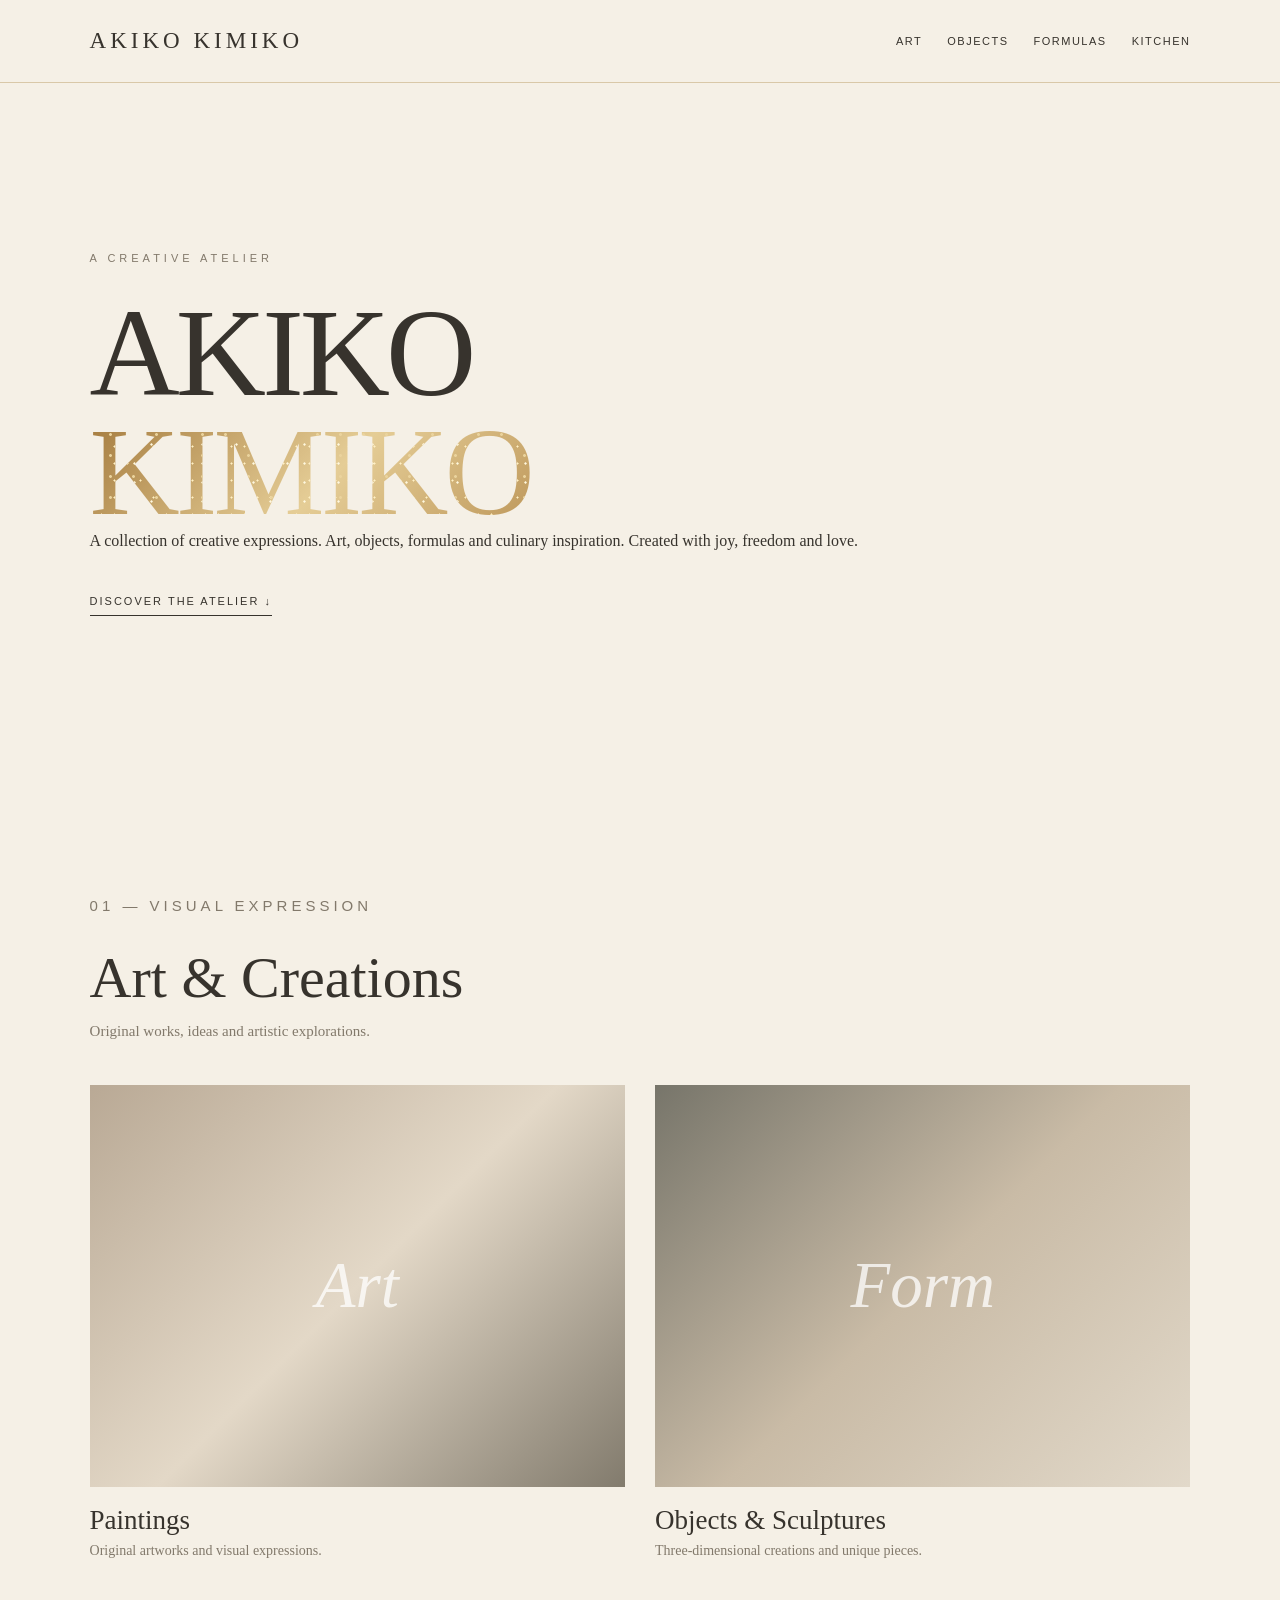
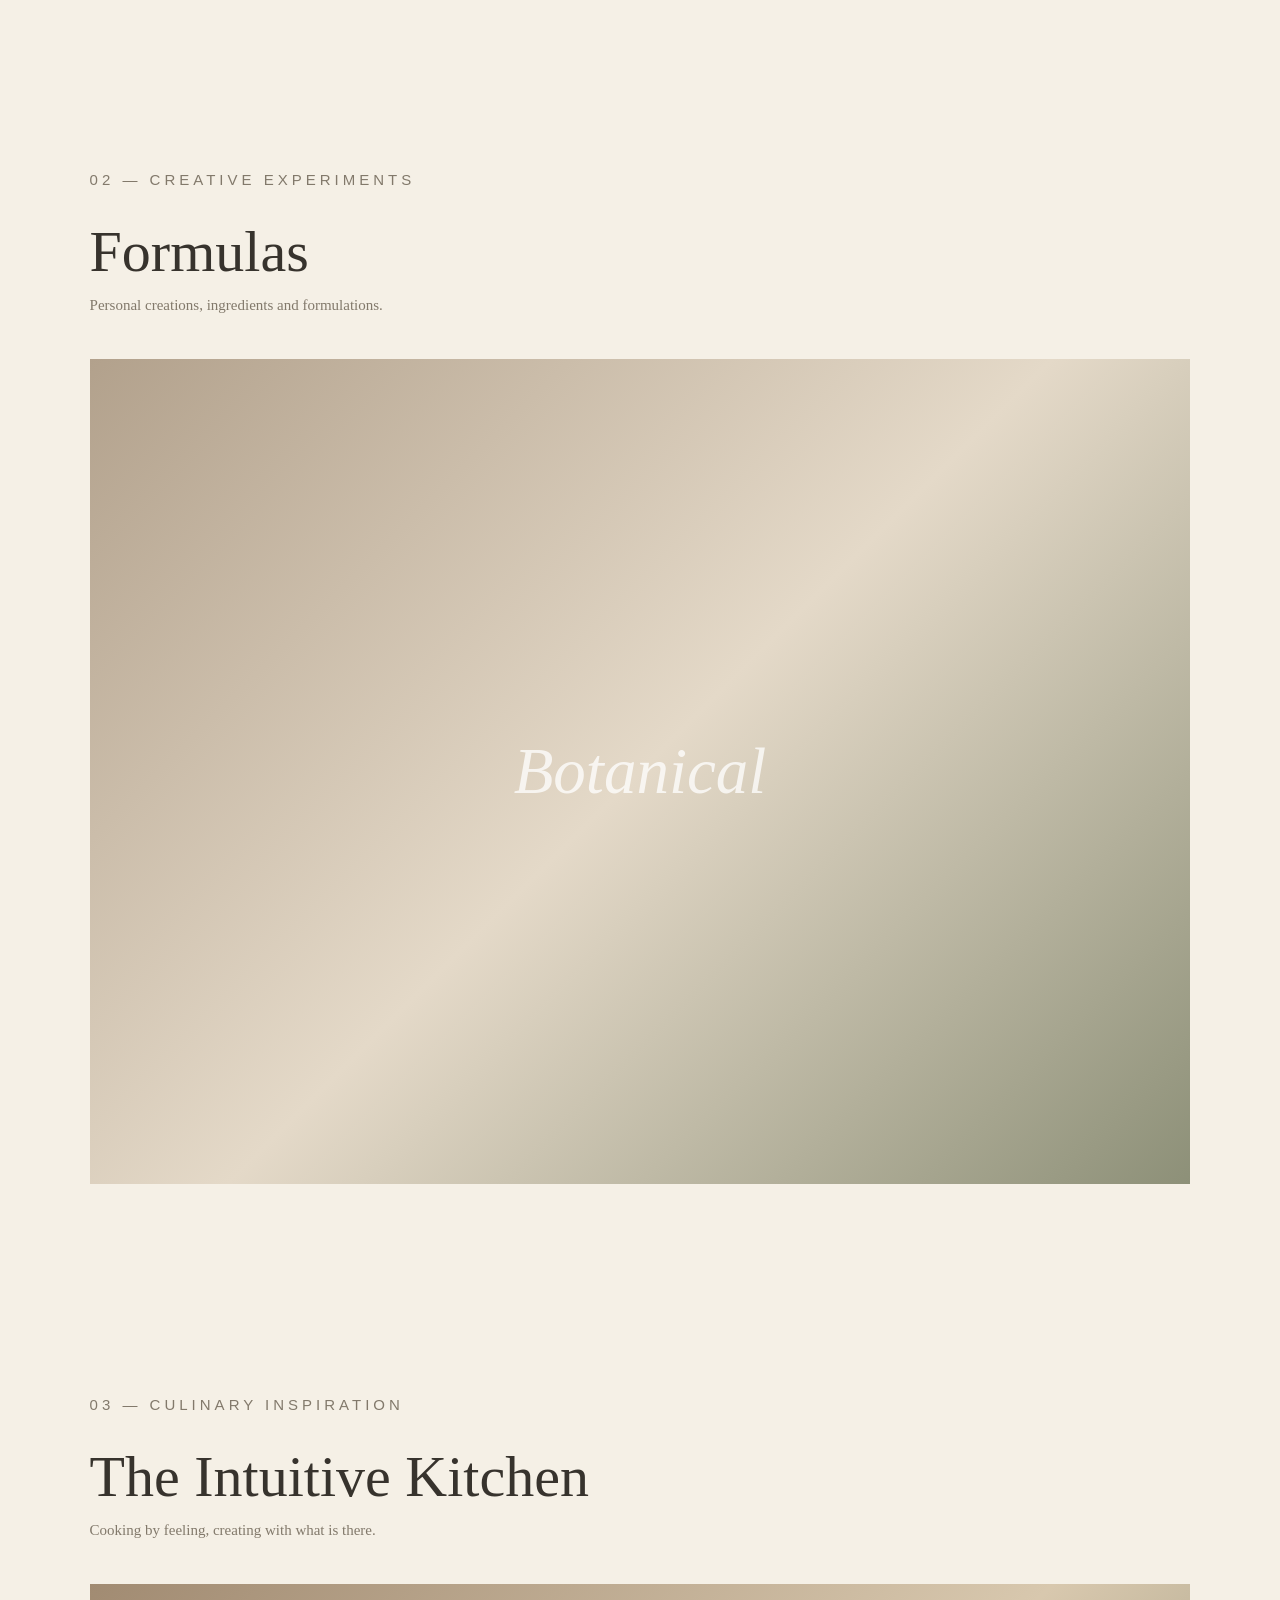
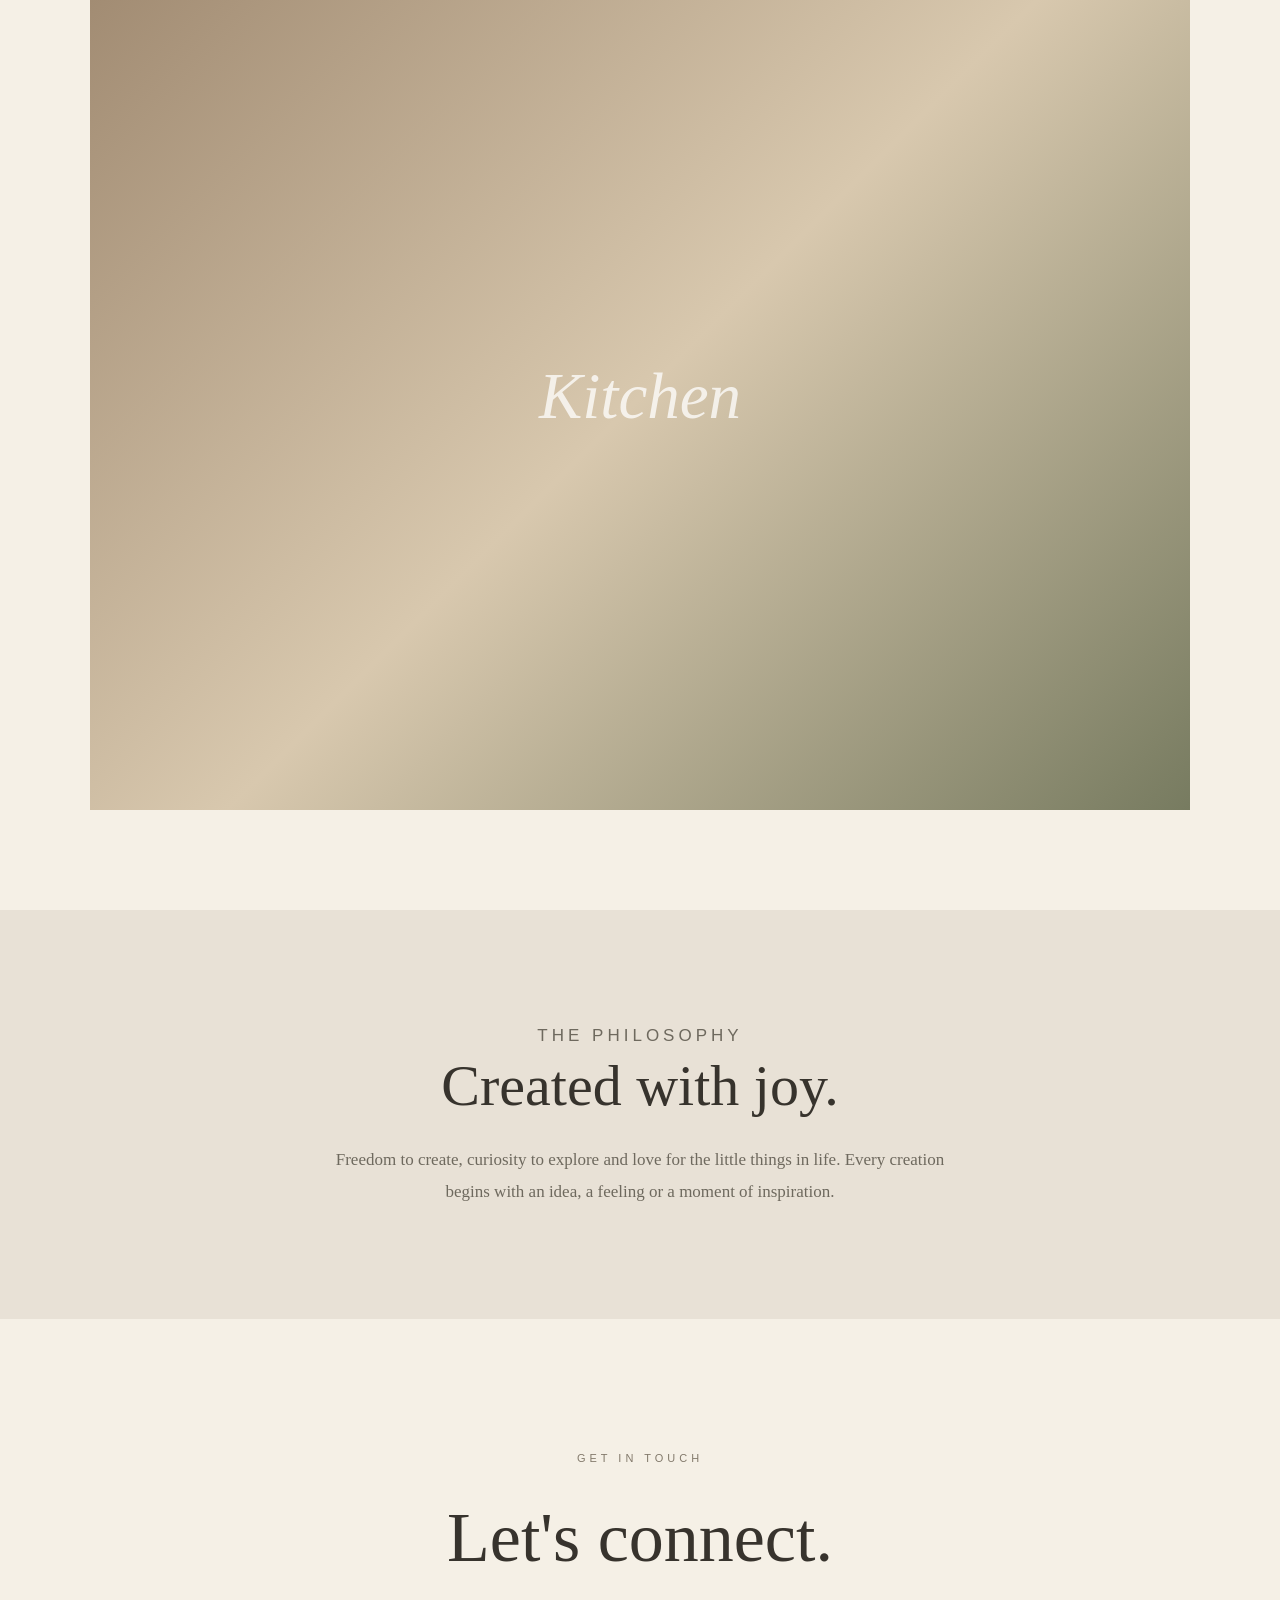
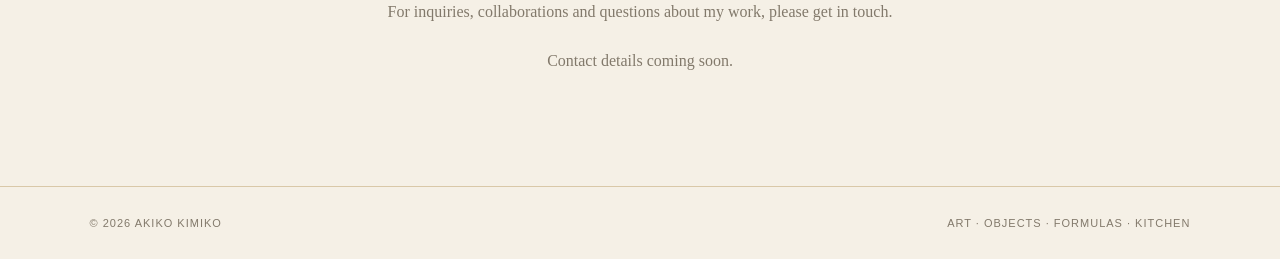
==== index.html @ 8c5d329c "Update index.html" ====
<!DOCTYPE html>
<html lang="de">
<head>
  <meta charset="UTF-8">
  <meta name="viewport" content="width=device-width, initial-scale=1.0">
  <meta name="description" content="Akiko Kimiko – Art, Objects, Formulas and Kitchen. A creative atelier.">
  <title>Akiko Kimiko — Creative Atelier</title>

  <style>
    :root {
  --cream: #F5F0E6;
  --dark: #37332D;
  --muted: #82796B;
  --accent: #C5A46D;
  --line: #D9C8A8;
    }

    * {
      box-sizing: border-box;
      margin: 0;
      padding: 0;
    }

    html {
      scroll-behavior: smooth;
    }

    body {
      background: var(--cream);
      color: var(--dark);
      font-family: Georgia, "Times New Roman", serif;
    }

    a {
      color: inherit;
      text-decoration: none;
    }

    header {
      padding: 28px 7%;
      display: flex;
      justify-content: space-between;
      align-items: center;
      border-bottom: 1px solid var(--line);
    }

    .logo {
      font-size: 23px;
      letter-spacing: 4px;
      font-weight: normal;
    }

    nav {
      display: flex;
      gap: 25px;
      font-family: Arial, sans-serif;
      font-size: 11px;
      letter-spacing: 1.5px;
      text-transform: uppercase;
    }

    nav a:hover {
      color: var(--accent);
    }

    .hero {
      min-height: 78vh;
      padding: 100px 7%;
      display: flex;
      flex-direction: column;
      justify-content: center;
      position: relative;
      overflow: hidden;
    }

    .eyebrow {
      font-family: Arial, sans-serif;
      font-size: 11px;
      letter-spacing: 4px;
      color: var(--muted);
      text-transform: uppercase;
      margin-bottom: 30px;
    }

    .hero h1 {
      font-size: clamp(55px, 10vw, 125px);
      font-weight: normal;
      line-height: 0.95;
      letter-spacing: -4px;
    }

.hero h1 span {
  display: block;
  font-style: normal;
  font-weight: normal;

  background-color: #B58C4E;
  background-image:
    radial-gradient(circle, #FFF8DF 0.8px, transparent 1.5px),
    radial-gradient(circle, #EAD39D 1px, transparent 1.8px),
    radial-gradient(circle, #FFF0C4 0.7px, transparent 1.4px),
    linear-gradient(
      135deg,
      #A47A3D,
      #E5CD96,
      #B58C4E,
      #F1E2B9,
      #A47A3D
    );

  background-size:
    17px 19px,
    23px 21px,
    13px 17px,
    100% 100%;

  background-position:
    2px 3px,
    9px 11px,
    5px 8px,
    center;

  -webkit-background-clip: text;
  background-clip: text;
  color: transparent;

  -webkit-text-fill-color: transparent;
}
    }

    .hero-description {
      max-width: 390px;
      margin-top: 35px;
      font-size: 17px;
      line-height: 1.8;
      color: var(--muted);
    }

    .discover {
      margin-top: 45px;
      font-family: Arial, sans-serif;
      font-size: 11px;
      letter-spacing: 2px;
      text-transform: uppercase;
      width: fit-content;
      border-bottom: 1px solid var(--dark);
      padding-bottom: 8px;
    }

    .section {
      padding: 100px 7%;
    }

    .section-heading {
      margin-bottom: 45px;
    }

    .section-heading h2 {
      font-size: clamp(36px, 5vw, 58px);
      font-weight: normal;
    }

    .section-heading p {
      margin-top: 12px;
      color: var(--muted);
      font-size: 15px;
    }

    .grid {
      display: grid;
      grid-template-columns: repeat(2, 1fr);
      gap: 45px 30px;
    }

    .category-image {
      aspect-ratio: 4 / 3;
      background: #ddd5c8;
      display: flex;
      align-items: center;
      justify-content: center;
      overflow: hidden;
      position: relative;
    }

    .category-image span {
      font-size: 65px;
      font-style: italic;
      color: rgba(255,255,255,0.75);
    }

    .art-image {
      background: linear-gradient(135deg, #b9a995, #e3d8c7, #827b6d);
    }

    .objects-image {
      background: linear-gradient(135deg, #77756a, #c9bba6, #e2d9ca);
    }

    .formulas-image {
      background: linear-gradient(135deg, #b2a18c, #e4d9c8, #8d9078);
    }

    .kitchen-image {
      background: linear-gradient(135deg, #a18b72, #d8c8ae, #777b60);
    }

    .category-info {
      padding-top: 18px;
    }

    .category-info h3 {
      font-size: 27px;
      font-weight: normal;
    }

    .category-info p {
      margin-top: 7px;
      color: var(--muted);
      font-size: 14px;
    }

    .about {
      background: #e8e1d6;
      text-align: center;
      padding: 110px 12%;
    }

    .about h2 {
      font-size: clamp(35px, 5vw, 58px);
      font-weight: normal;
      margin-bottom: 25px;
    }

    .about p {
      max-width: 650px;
      margin: auto;
      font-size: 17px;
      line-height: 1.9;
      color: #6e695e;
    }

    .contact {
      text-align: center;
      padding: 110px 7%;
    }

    .contact h2 {
      font-size: clamp(40px, 6vw, 70px);
      font-weight: normal;
    }

    .contact p {
      margin-top: 20px;
      color: var(--muted);
      line-height: 1.8;
    }

    footer {
      border-top: 1px solid var(--line);
      padding: 30px 7%;
      display: flex;
      justify-content: space-between;
      flex-wrap: wrap;
      gap: 15px;
      font-family: Arial, sans-serif;
      font-size: 11px;
      letter-spacing: 1px;
      color: var(--muted);
    }

    @media (max-width: 650px) {
      header {
        flex-direction: column;
        gap: 22px;
      }

      nav {
        flex-wrap: wrap;
        justify-content: center;
        gap: 15px;
      }

      .hero {
        min-height: 65vh;
        padding-top: 75px;
      }

      .hero h1 {
        letter-spacing: -2px;
      }

      .grid {
        grid-template-columns: 1fr;
      }

      .section {
        padding-top: 70px;
        padding-bottom: 70px;
      }
    }
  </style>
</head>

<body>

  <header>
    <a href="#" class="logo">AKIKO KIMIKO</a>

    <nav>
      <a href="#art">Art</a>
      <a href="#objects">Objects</a>
      <a href="#formulas">Formulas</a>
      <a href="#kitchen">Kitchen</a>
    </nav>
  </header>

  <main>

    <section class="hero">
      <p class="eyebrow">A creative atelier</p>

      <h1>
        AKIKO
        <span>KIMIKO</span>
      </h1>

      <p class="hero-description">
        A collection of creative expressions.
        Art, objects, formulas and culinary inspiration.
        Created with joy, freedom and love.
      </p>

      <a href="#art" class="discover">
        Discover the atelier ↓
      </a>
    </section>

    <section class="section" id="art">
      <div class="section-heading">
        <p class="eyebrow">01 — Visual expression</p>
        <h2>Art & Creations</h2>
        <p>Original works, ideas and artistic explorations.</p>
      </div>

      <div class="grid">
        <article>
          <div class="category-image art-image">
            <span>Art</span>
          </div>
          <div class="category-info">
            <h3>Paintings</h3>
            <p>Original artworks and visual expressions.</p>
          </div>
        </article>

        <article id="objects">
          <div class="category-image objects-image">
            <span>Form</span>
          </div>
          <div class="category-info">
            <h3>Objects & Sculptures</h3>
            <p>Three-dimensional creations and unique pieces.</p>
          </div>
        </article>
      </div>
    </section>

    <section class="section" id="formulas">
      <div class="section-heading">
        <p class="eyebrow">02 — Creative experiments</p>
        <h2>Formulas</h2>
        <p>Personal creations, ingredients and formulations.</p>
      </div>

      <div class="category-image formulas-image">
        <span>Botanical</span>
      </div>
    </section>

    <section class="section" id="kitchen">
      <div class="section-heading">
        <p class="eyebrow">03 — Culinary inspiration</p>
        <h2>The Intuitive Kitchen</h2>
        <p>Cooking by feeling, creating with what is there.</p>
      </div>

      <div class="category-image kitchen-image">
        <span>Kitchen</span>
      </div>
    </section>

    <section class="about">
      <p class="eyebrow">The philosophy</p>
      <h2>Created with joy.</h2>
      <p>
        Freedom to create, curiosity to explore
        and love for the little things in life.
        Every creation begins with an idea,
        a feeling or a moment of inspiration.
      </p>
    </section>

    <section class="contact" id="contact">
      <p class="eyebrow">Get in touch</p>
      <h2>Let's connect.</h2>
      <p>
        For inquiries, collaborations and questions
        about my work, please get in touch.
      </p>
      <p>Contact details coming soon.</p>
    </section>

  </main>

  <footer>
    <span>© 2026 AKIKO KIMIKO</span>
    <span>ART · OBJECTS · FORMULAS · KITCHEN</span>
  </footer>

</body>
</html>
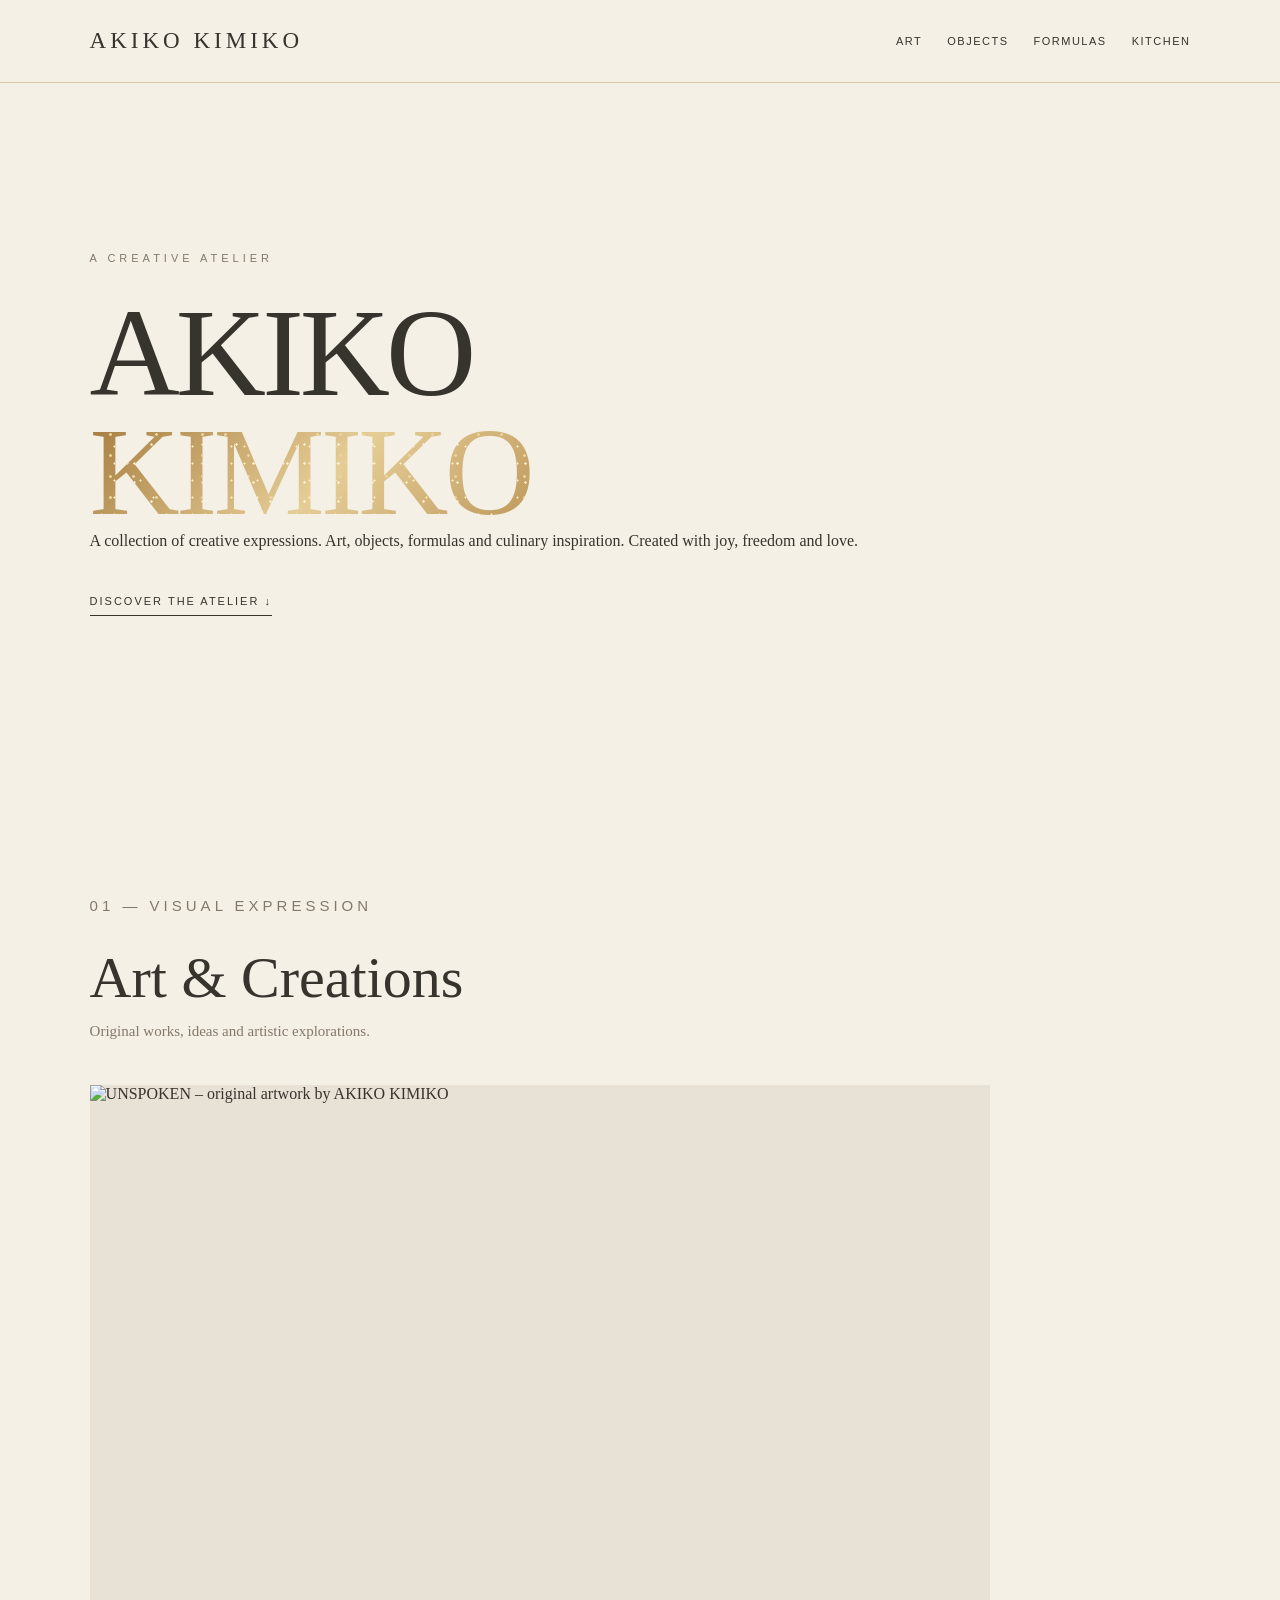
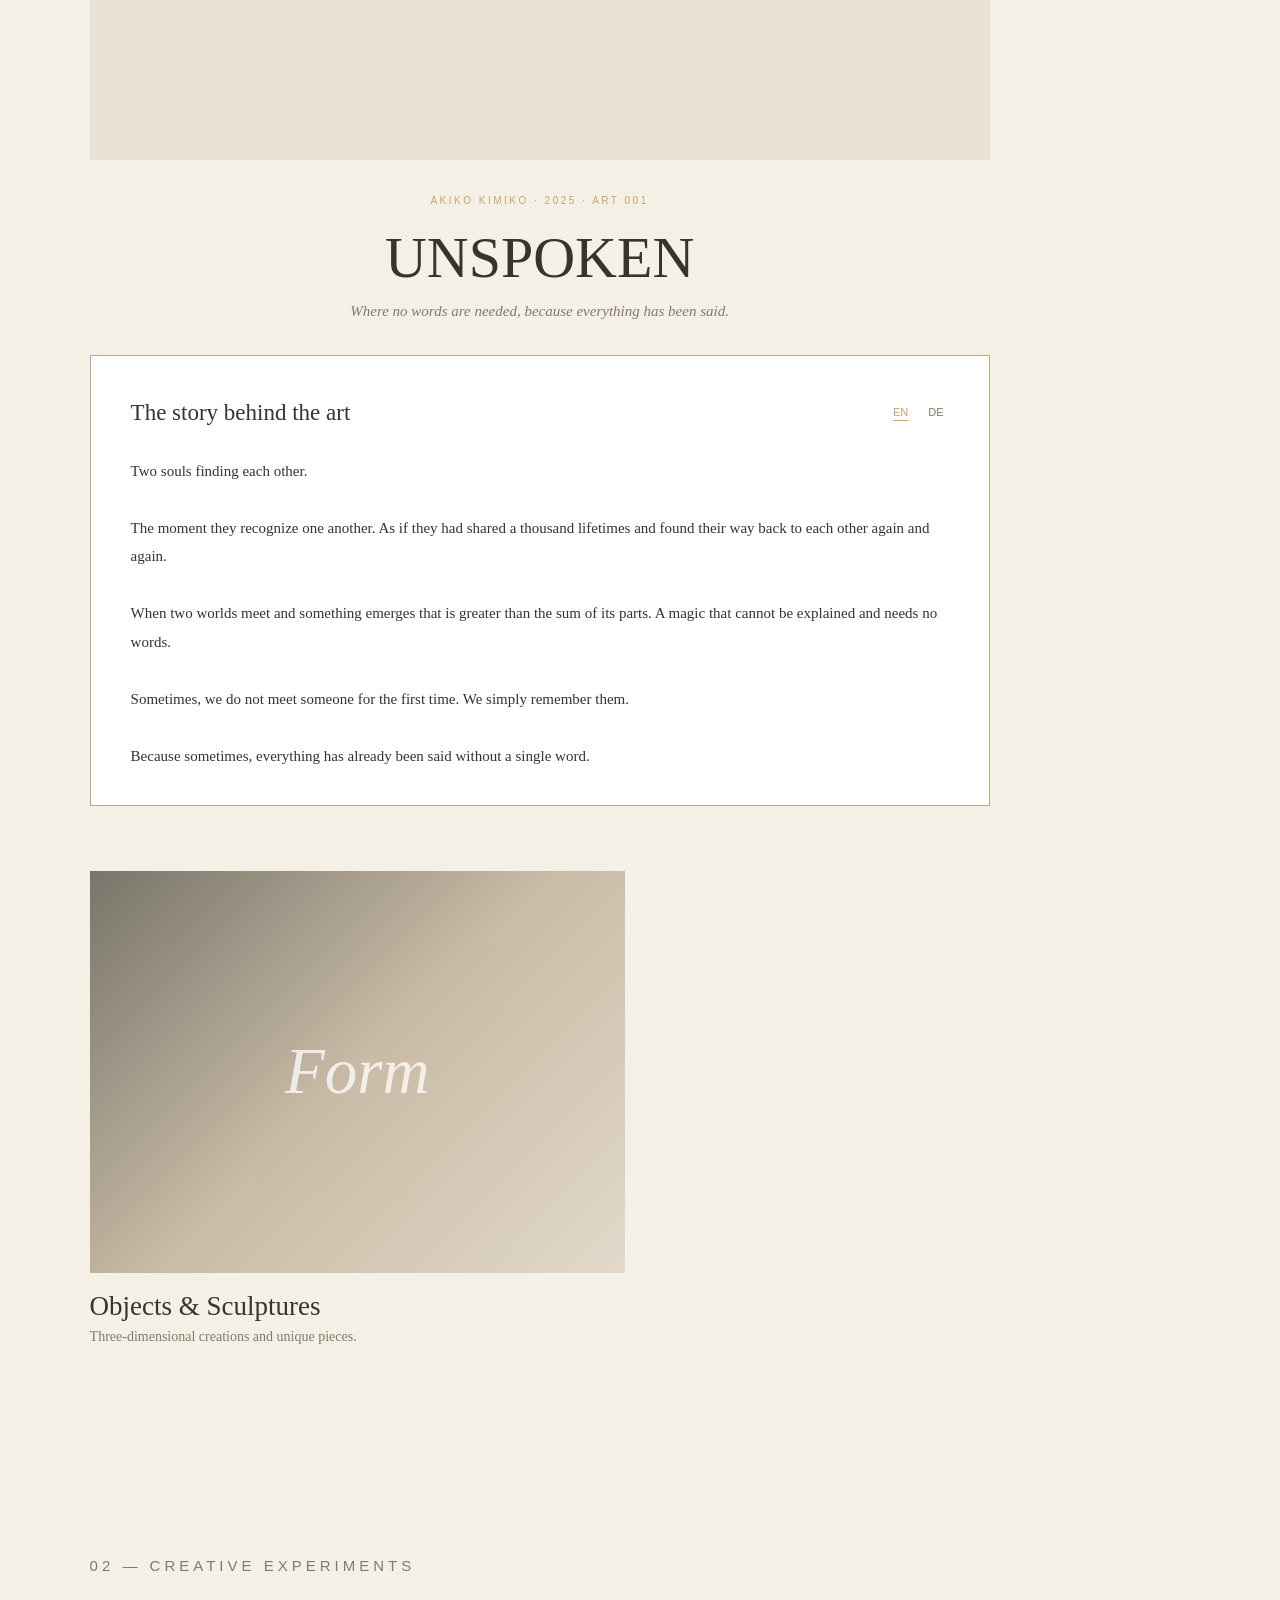
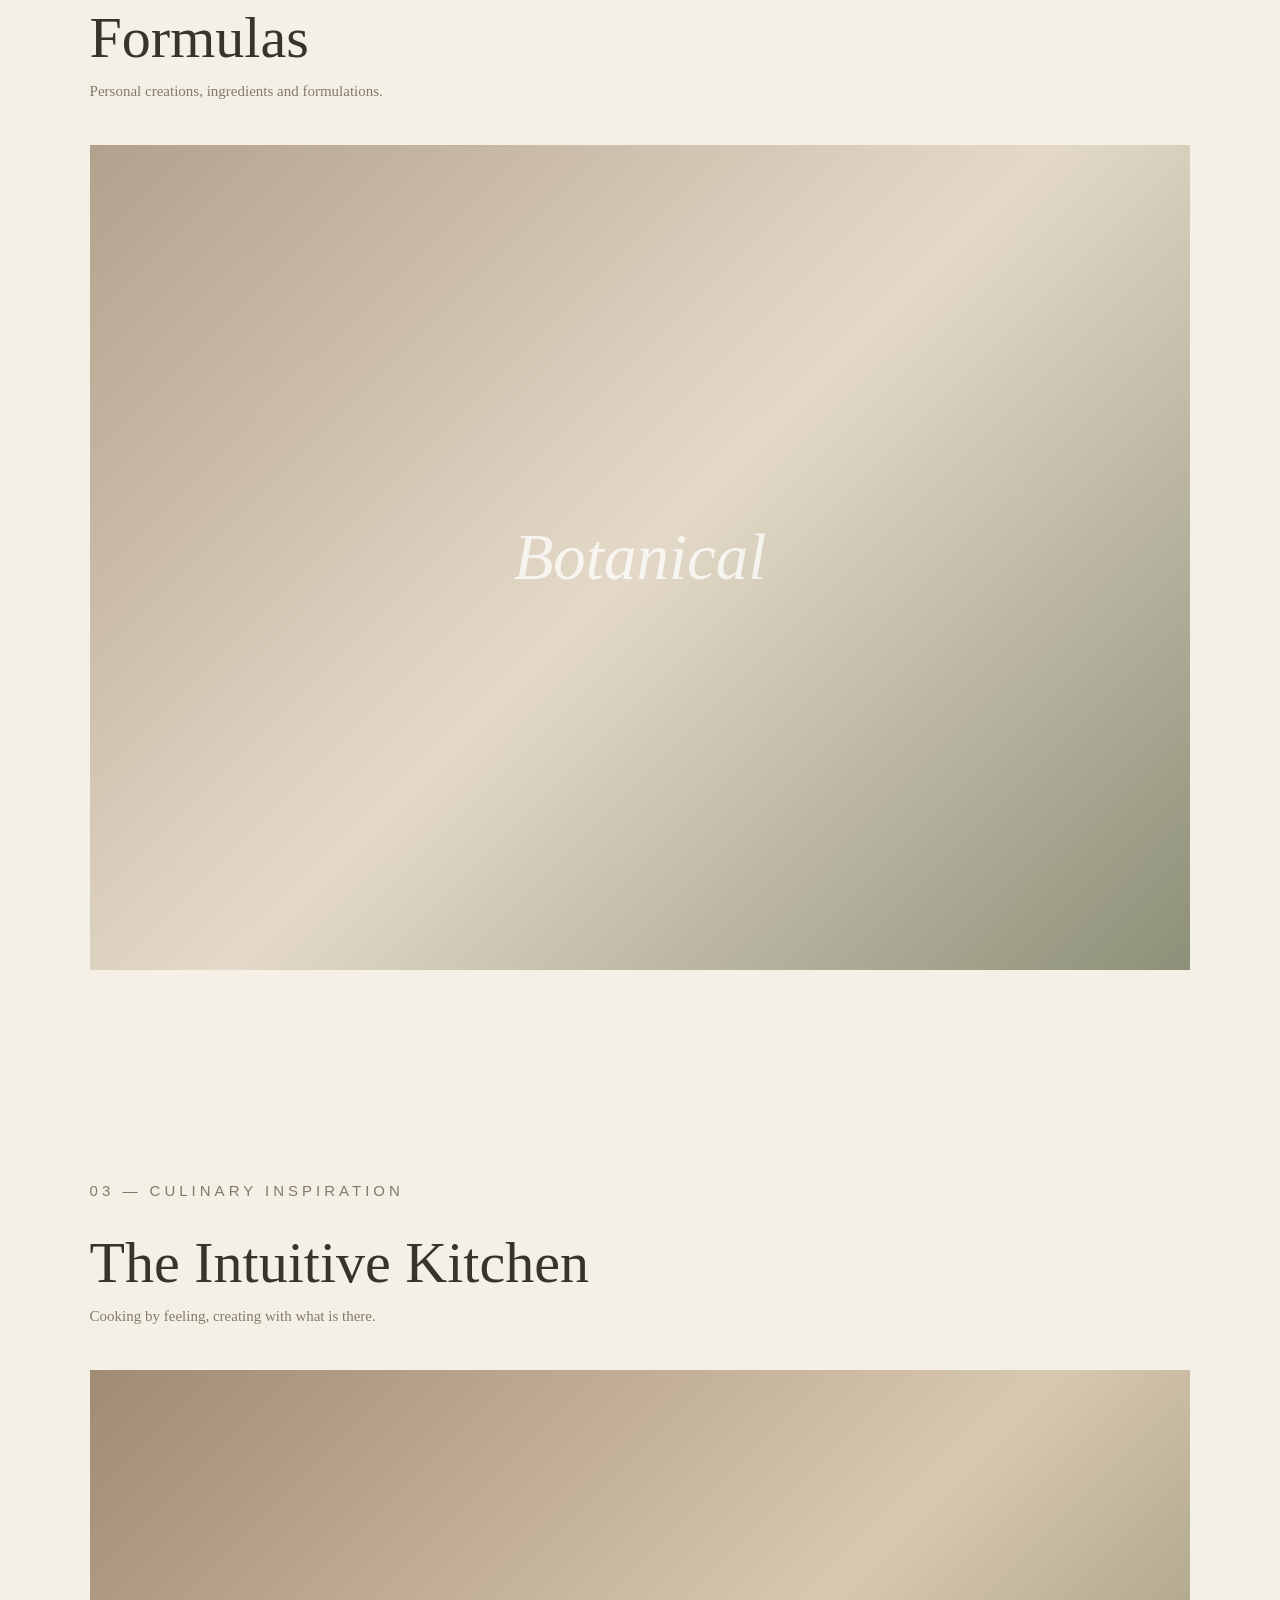
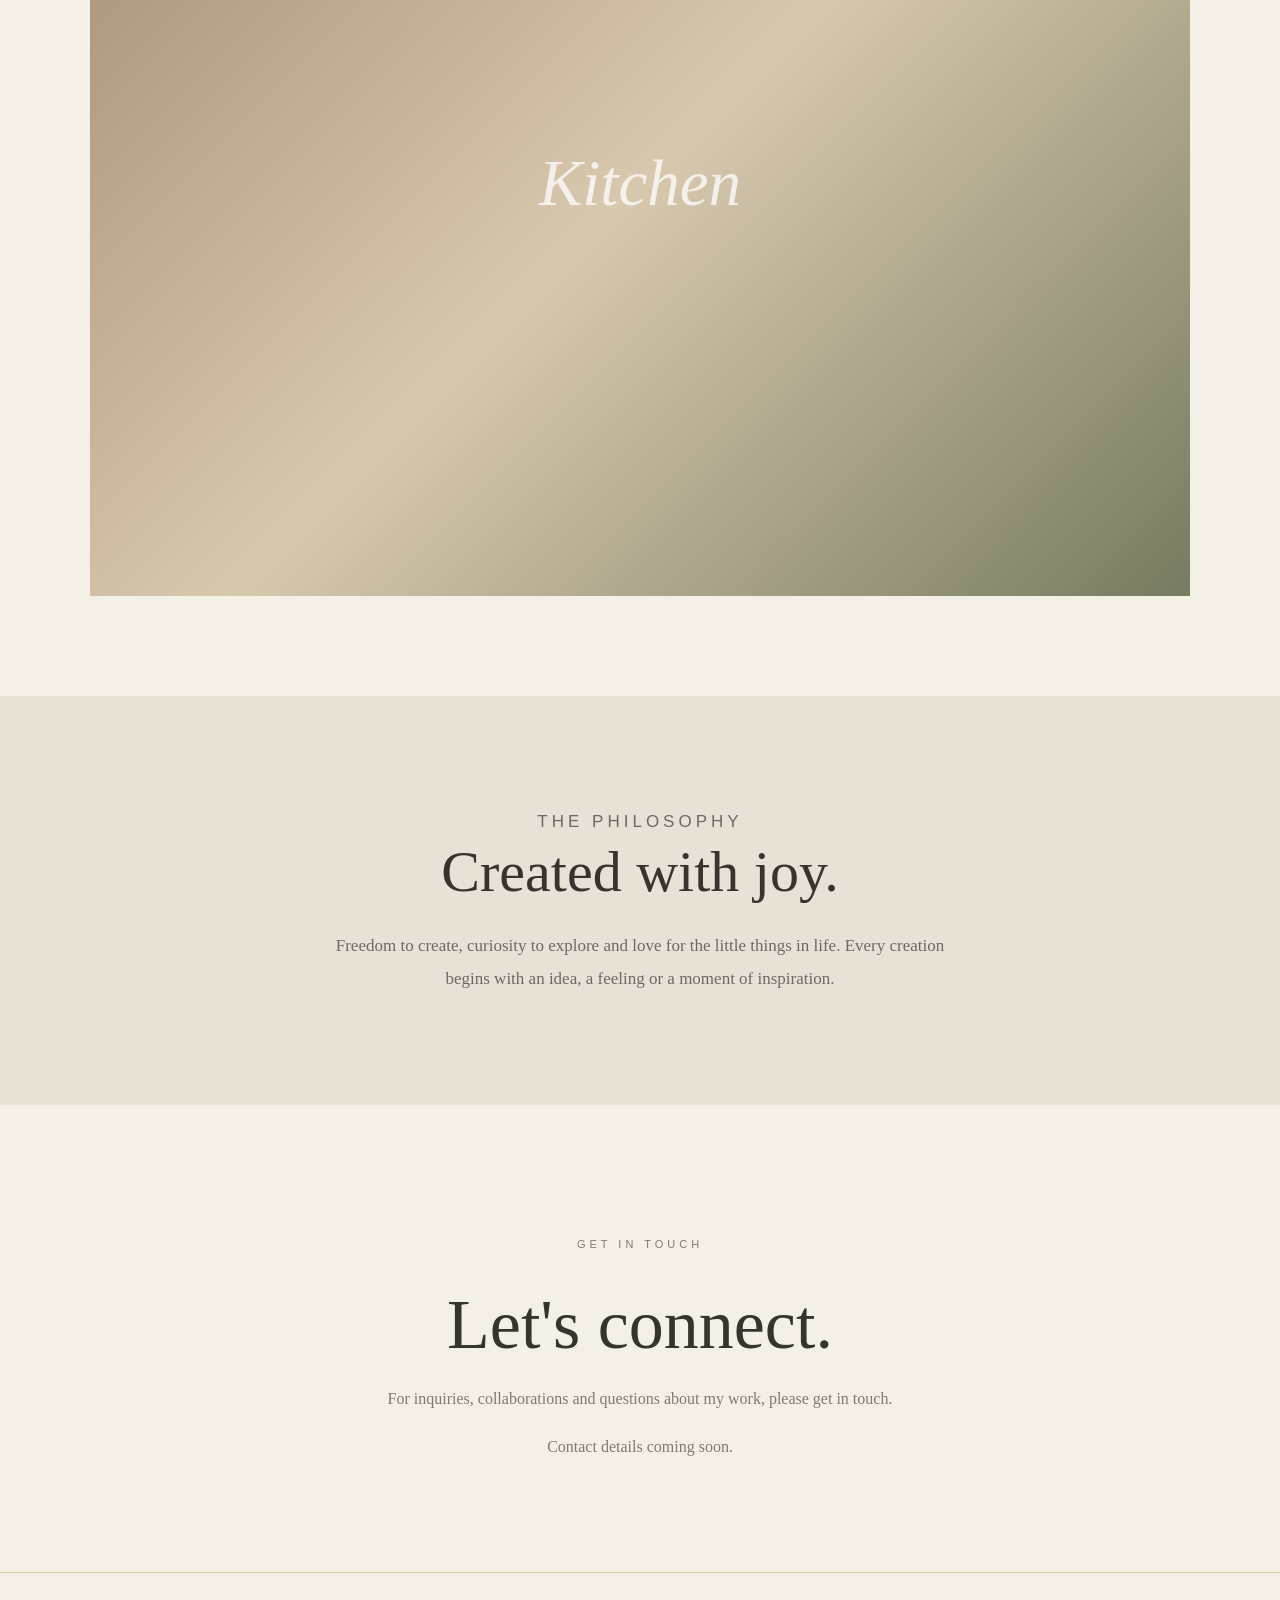
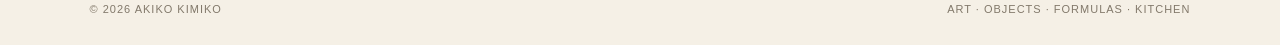
==== commit 383c8012: "Update index.html" ====
--- a/index.html
+++ b/index.html
@@ -267,7 +267,115 @@
       letter-spacing: 1px;
       color: var(--muted);
     }
-
+/* FEATURED ARTWORK */
+
+.featured-work {
+  max-width: 900px;
+  margin-bottom: 65px;
+}
+
+.featured-work-image {
+  width: 100%;
+  aspect-ratio: 4 / 3;
+  background: #e8e1d6;
+  display: flex;
+  align-items: center;
+  justify-content: center;
+  overflow: hidden;
+}
+
+.featured-work-image img {
+  width: 100%;
+  height: 100%;
+  object-fit: contain;
+  display: block;
+}
+
+.work-meta {
+  text-align: center;
+  color: var(--accent);
+  font-family: Arial, sans-serif;
+  font-size: 10px;
+  letter-spacing: 2.5px;
+  text-transform: uppercase;
+  margin-top: 35px;
+}
+
+.work-title {
+  text-align: center;
+  font-size: clamp(38px, 6vw, 58px);
+  font-weight: normal;
+  margin-top: 18px;
+}
+
+.work-subtitle {
+  text-align: center;
+  color: var(--muted);
+  font-size: 15px;
+  font-style: italic;
+  margin: 12px 0 35px;
+}
+
+.story-box {
+  background: #fff;
+  border: 1px solid var(--accent);
+  padding: 35px 40px;
+  margin-top: 35px;
+  line-height: 1.9;
+}
+
+.story-header {
+  display: flex;
+  justify-content: space-between;
+  align-items: center;
+  gap: 15px;
+  margin-bottom: 22px;
+}
+
+.story-header h3 {
+  font-size: 23px;
+  font-weight: normal;
+}
+
+.language-switch {
+  display: flex;
+  gap: 10px;
+  font-family: Arial, sans-serif;
+  font-size: 11px;
+  letter-spacing: 1px;
+}
+
+.language-switch button {
+  background: none;
+  border: none;
+  color: var(--muted);
+  cursor: pointer;
+  font: inherit;
+  padding: 5px;
+}
+
+.language-switch button.active,
+.language-switch button:hover {
+  color: var(--accent);
+  text-decoration: underline;
+  text-underline-offset: 4px;
+}
+
+.story-text {
+  color: var(--dark);
+  font-size: 15px;
+  white-space: pre-line;
+}
+
+@media (max-width: 650px) {
+  .story-box {
+    padding: 25px 20px;
+  }
+
+  .story-header {
+    align-items: flex-start;
+  }
+}
     @media (max-width: 650px) {
       header {
         flex-direction: column;
@@ -335,35 +443,84 @@
       </a>
     </section>
 
-    <section class="section" id="art">
-      <div class="section-heading">
-        <p class="eyebrow">01 — Visual expression</p>
-        <h2>Art & Creations</h2>
-        <p>Original works, ideas and artistic explorations.</p>
-      </div>
-
-      <div class="grid">
-        <article>
-          <div class="category-image art-image">
-            <span>Art</span>
-          </div>
-          <div class="category-info">
-            <h3>Paintings</h3>
-            <p>Original artworks and visual expressions.</p>
-          </div>
-        </article>
-
-        <article id="objects">
-          <div class="category-image objects-image">
-            <span>Form</span>
-          </div>
-          <div class="category-info">
-            <h3>Objects & Sculptures</h3>
-            <p>Three-dimensional creations and unique pieces.</p>
-          </div>
-        </article>
-      </div>
-    </section>
+<section class="section" id="art">
+
+  <div class="section-heading">
+    <p class="eyebrow">01 — Visual expression</p>
+    <h2>Art & Creations</h2>
+    <p>Original works, ideas and artistic explorations.</p>
+  </div>
+
+  <article class="featured-work">
+
+    <div class="featured-work-image">
+      <img
+        src="images/unspoken.jpg"
+        alt="UNSPOKEN – original artwork by AKIKO KIMIKO"
+      >
+    </div>
+
+    <p class="work-meta">
+      AKIKO KIMIKO · 2025 · ART 001
+    </p>
+
+    <h3 class="work-title">UNSPOKEN</h3>
+
+    <p class="work-subtitle">
+      Where no words are needed, because everything has been said.
+    </p>
+
+    <div class="story-box">
+
+      <div class="story-header">
+        <h3 id="story-heading">The story behind the art</h3>
+
+        <div class="language-switch">
+          <button
+            type="button"
+            class="active"
+            id="lang-en"
+            onclick="setStoryLanguage('en')"
+          >EN</button>
+
+          <button
+            type="button"
+            id="lang-de"
+            onclick="setStoryLanguage('de')"
+          >DE</button>
+        </div>
+      </div>
+
+      <p class="story-text" id="story-text">Two souls finding each other.
+
+The moment they recognize one another. As if they had shared a thousand lifetimes and found their way back to each other again and again.
+
+When two worlds meet and something emerges that is greater than the sum of its parts. A magic that cannot be explained and needs no words.
+
+Sometimes, we do not meet someone for the first time. We simply remember them.
+
+Because sometimes, everything has already been said without a single word.</p>
+
+    </div>
+
+  </article>
+
+  <div class="grid">
+
+    <article id="objects">
+      <div class="category-image objects-image">
+        <span>Form</span>
+      </div>
+
+      <div class="category-info">
+        <h3>Objects & Sculptures</h3>
+        <p>Three-dimensional creations and unique pieces.</p>
+      </div>
+    </article>
+
+  </div>
+
+</section>
 
     <section class="section" id="formulas">
       <div class="section-heading">
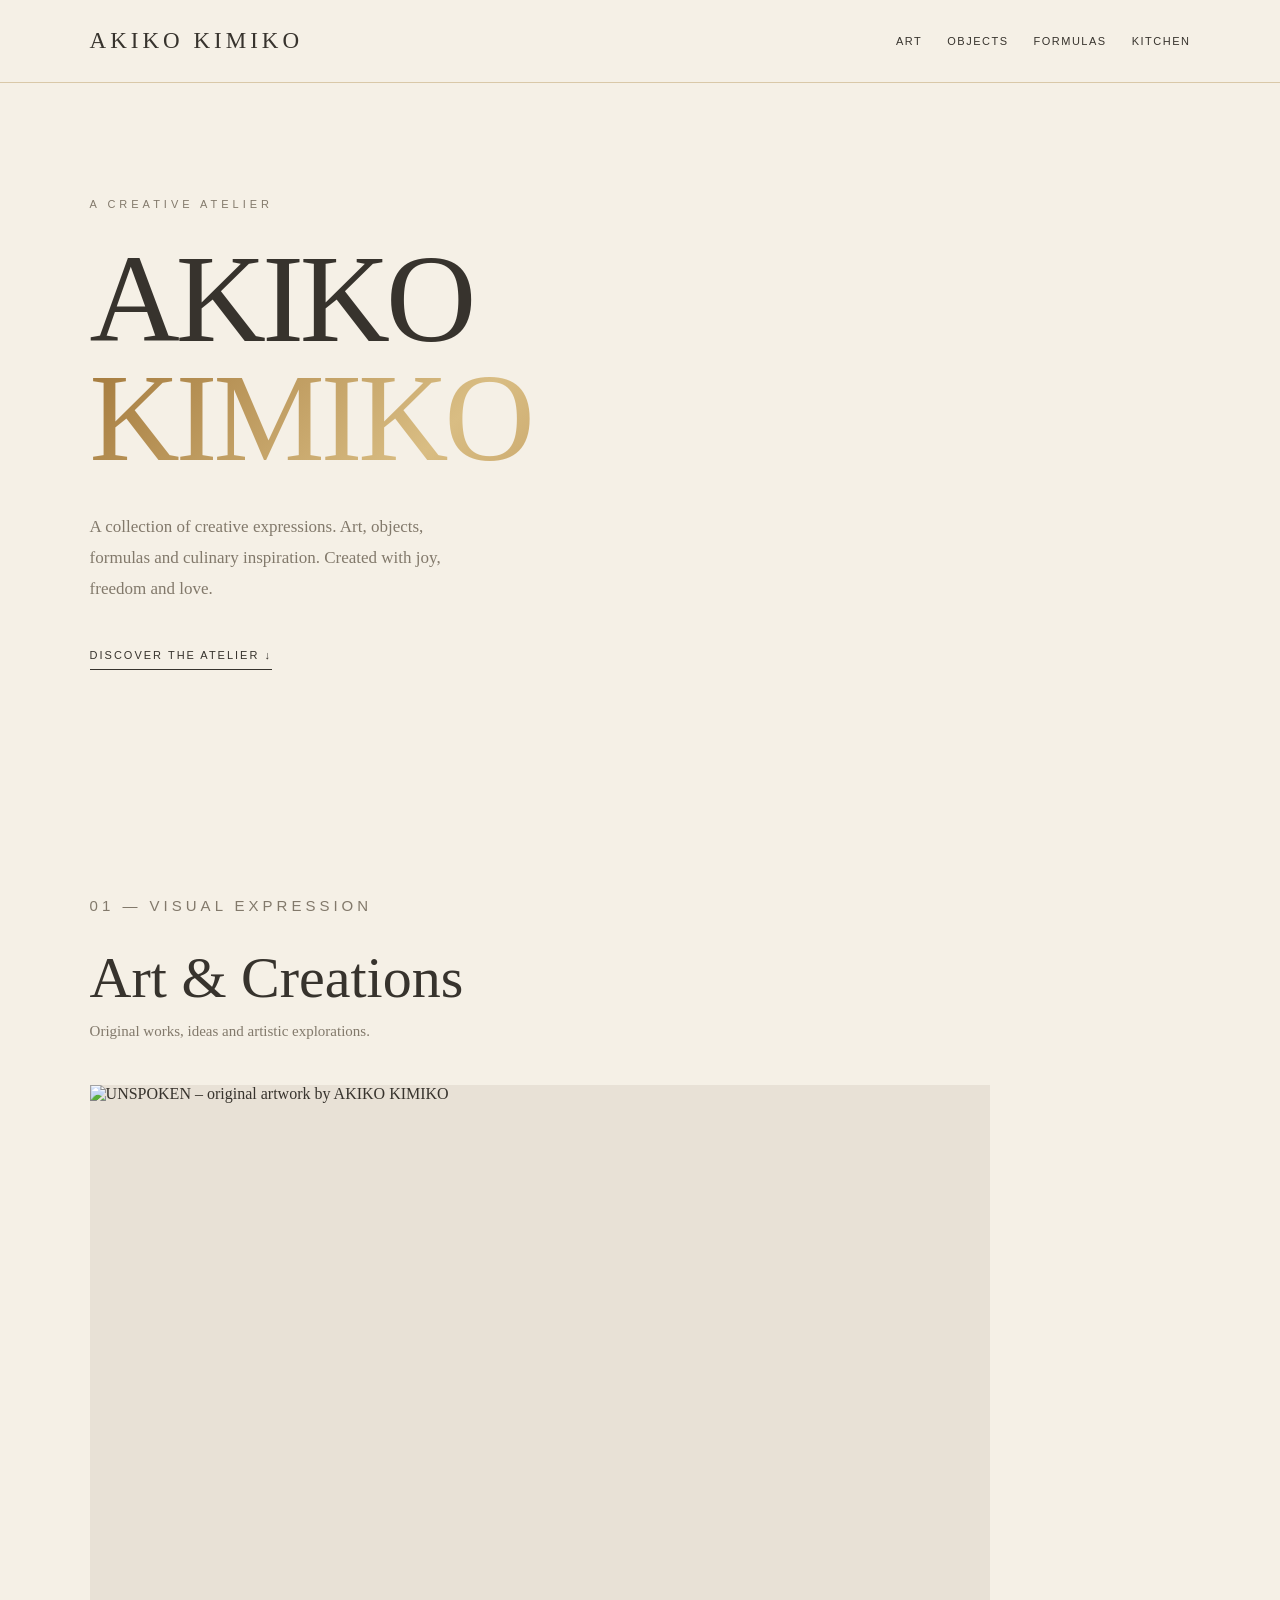
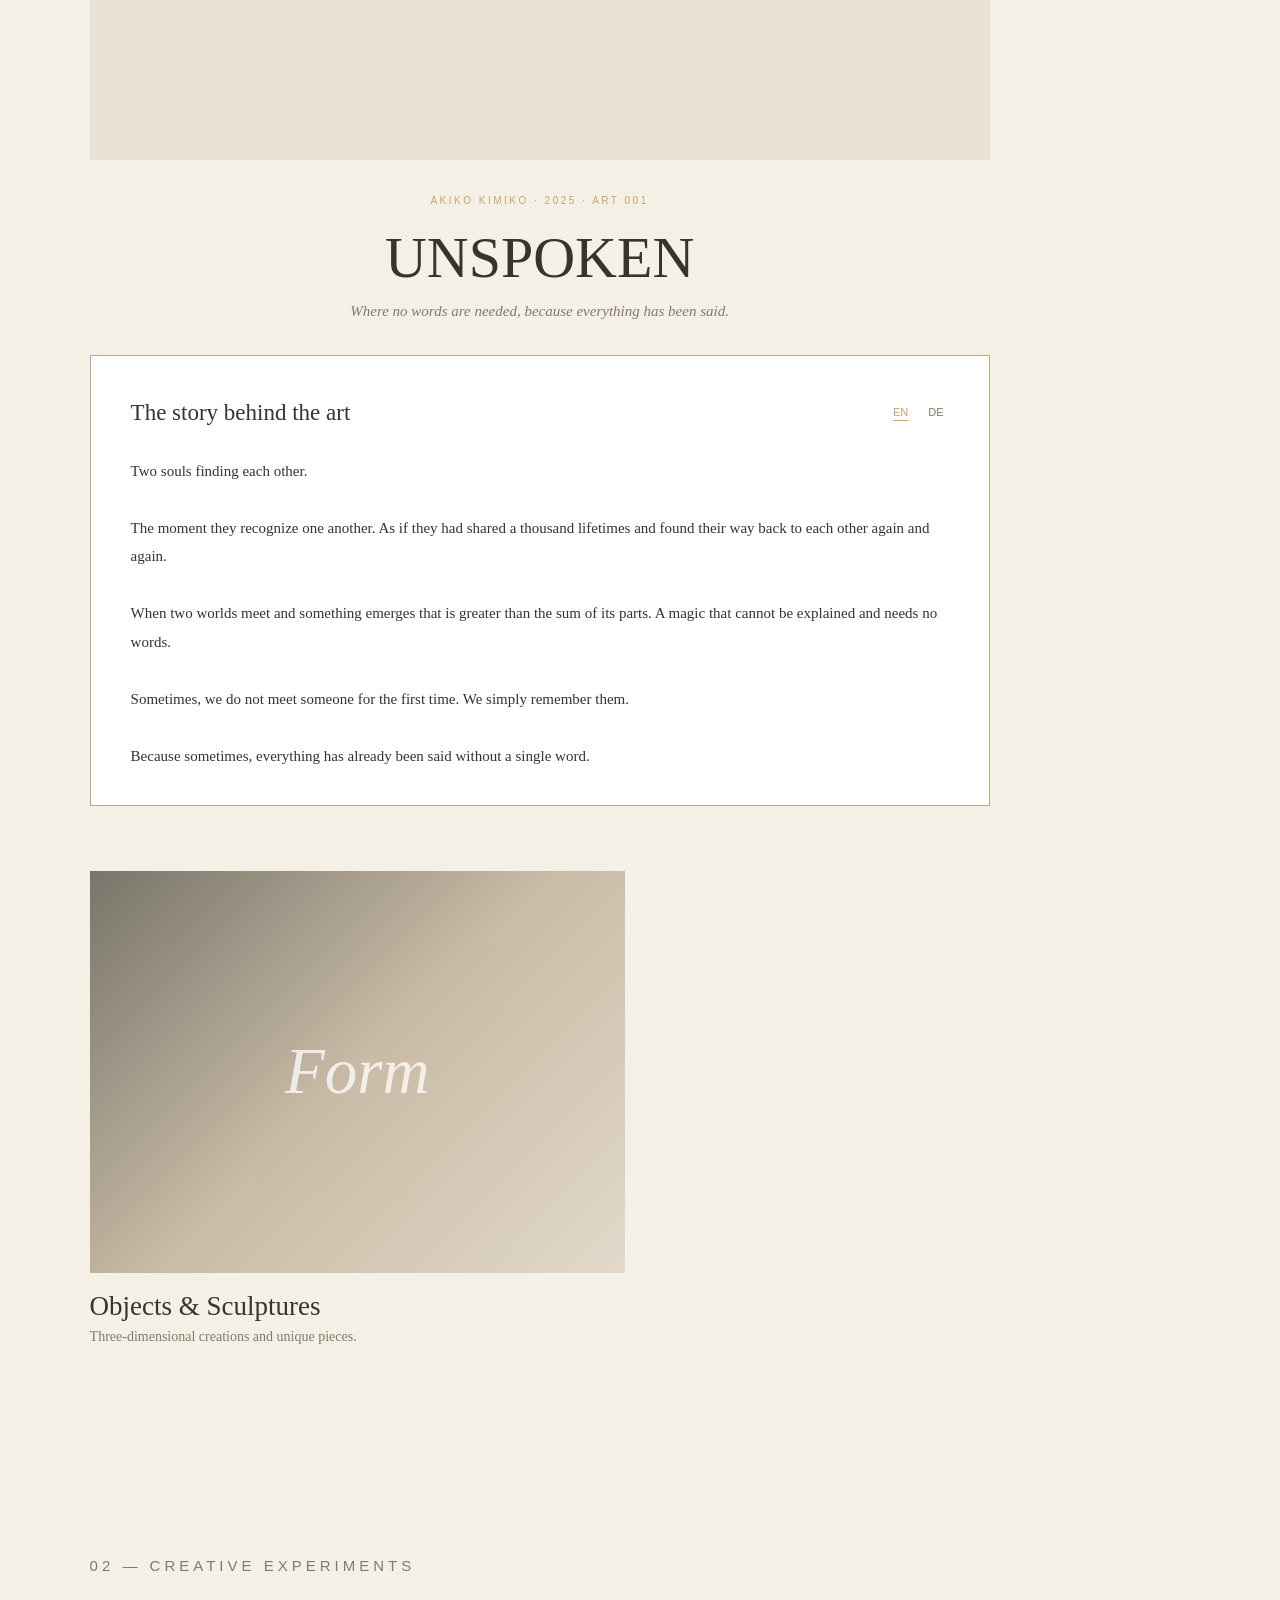
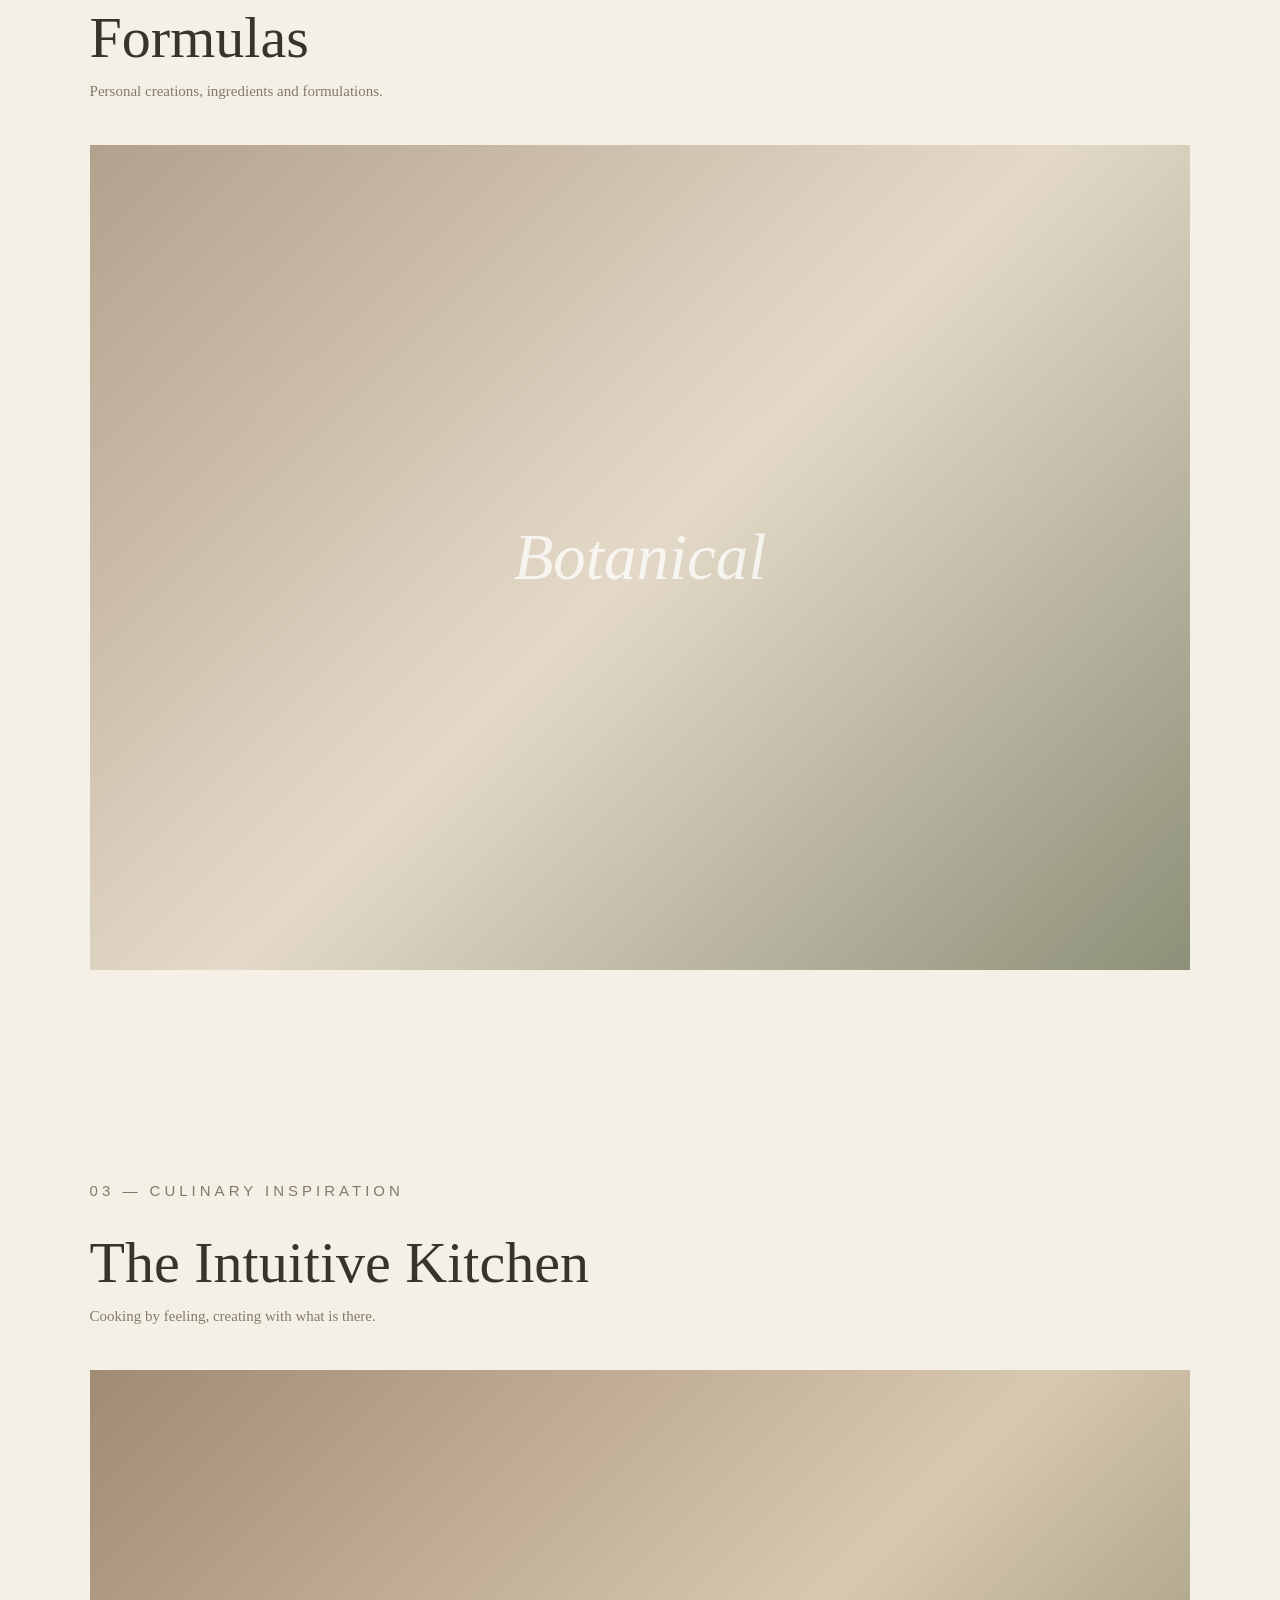
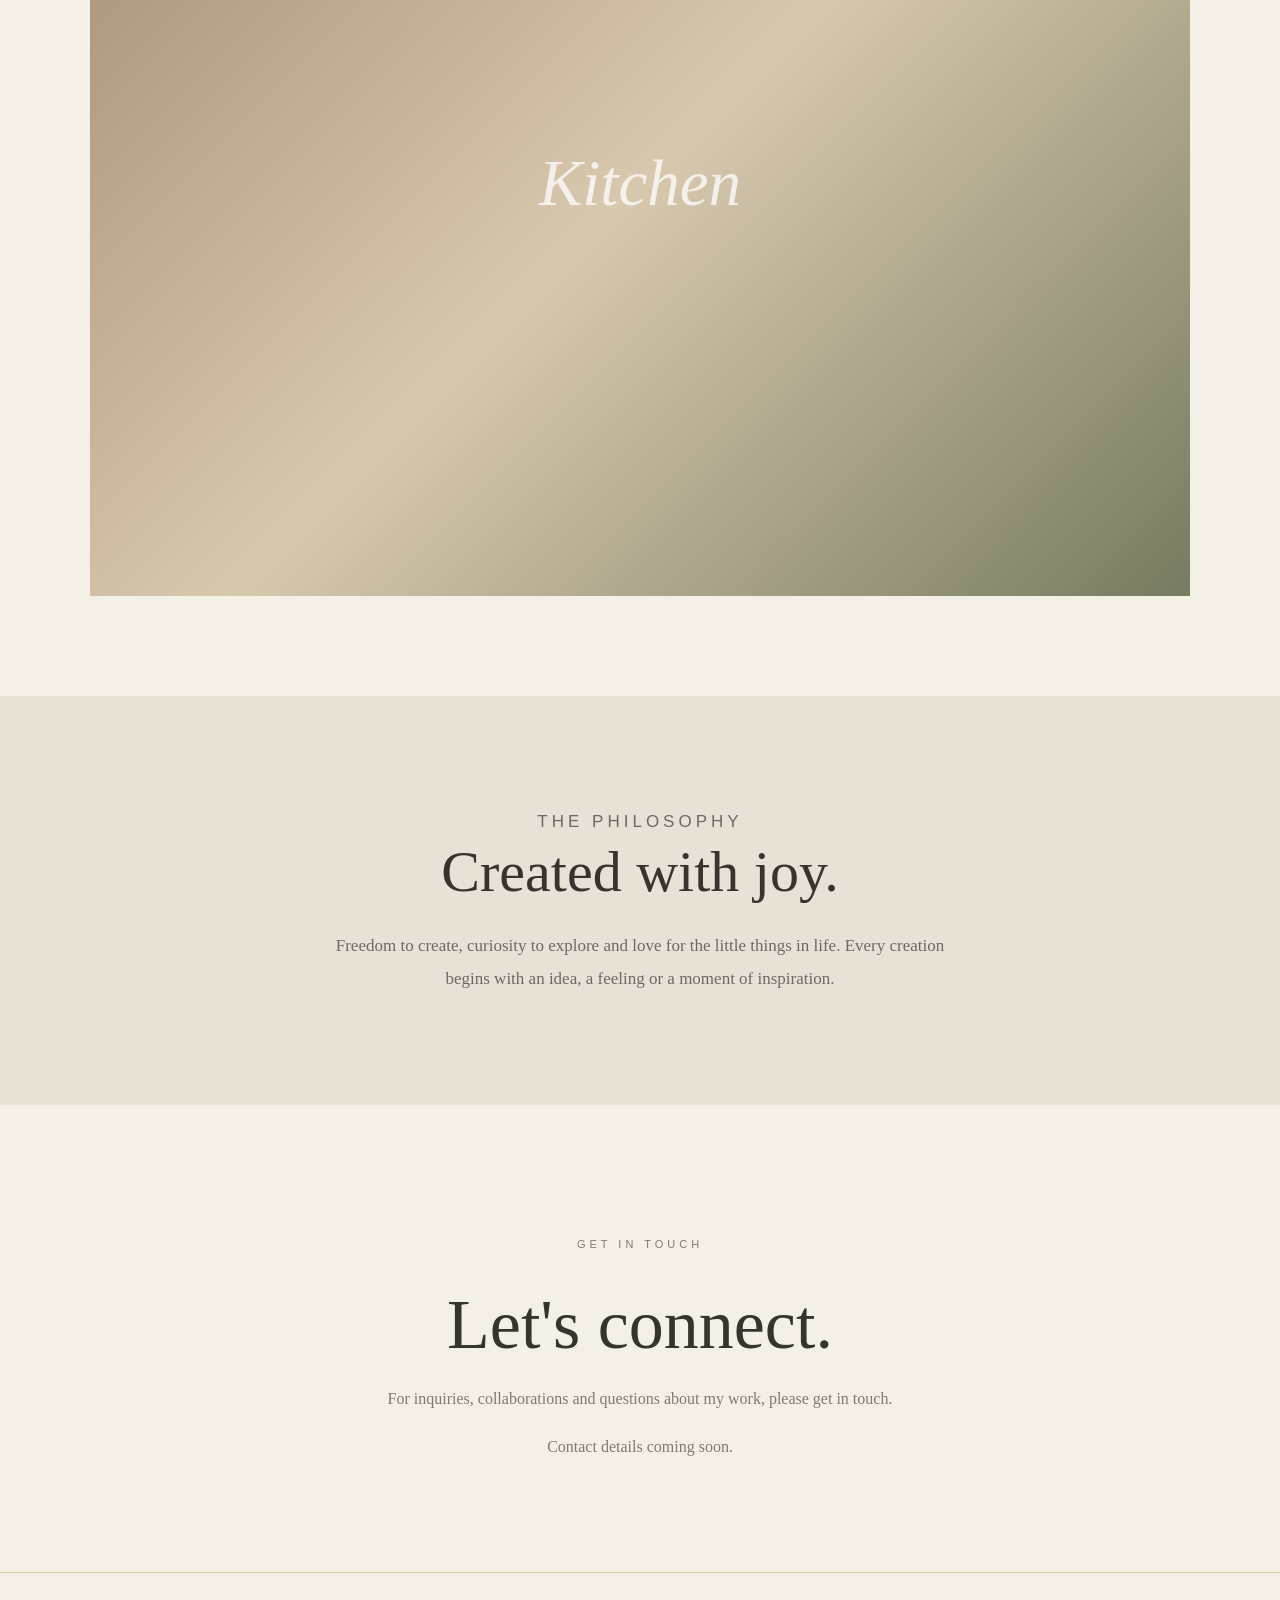
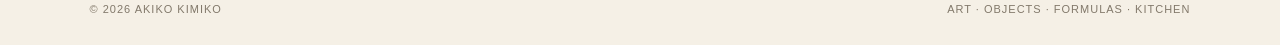
==== commit af601dc4: "Update index.html" ====
--- a/index.html
+++ b/index.html
@@ -93,40 +93,18 @@
   display: block;
   font-style: normal;
   font-weight: normal;
-
-  background-color: #B58C4E;
-  background-image:
-    radial-gradient(circle, #FFF8DF 0.8px, transparent 1.5px),
-    radial-gradient(circle, #EAD39D 1px, transparent 1.8px),
-    radial-gradient(circle, #FFF0C4 0.7px, transparent 1.4px),
-    linear-gradient(
-      135deg,
-      #A47A3D,
-      #E5CD96,
-      #B58C4E,
-      #F1E2B9,
-      #A47A3D
-    );
-
-  background-size:
-    17px 19px,
-    23px 21px,
-    13px 17px,
-    100% 100%;
-
-  background-position:
-    2px 3px,
-    9px 11px,
-    5px 8px,
-    center;
-
+  color: #C5A46D;
+  background: linear-gradient(
+    135deg,
+    #A47A3D 0%,
+    #D9BD83 35%,
+    #B58C4E 65%,
+    #E5CD96 100%
+  );
   -webkit-background-clip: text;
   background-clip: text;
-  color: transparent;
-
   -webkit-text-fill-color: transparent;
 }
-    }
 
     .hero-description {
       max-width: 390px;
@@ -455,7 +433,7 @@
 
     <div class="featured-work-image">
       <img
-        src="images/unspoken.jpg"
+        src="images/unspoken.png"
         alt="UNSPOKEN – original artwork by AKIKO KIMIKO"
       >
     </div>
@@ -573,6 +551,50 @@
     <span>© 2026 AKIKO KIMIKO</span>
     <span>ART · OBJECTS · FORMULAS · KITCHEN</span>
   </footer>
-
+<script>
+  const stories = {
+    en: {
+      heading: "The story behind the art",
+      text: `Two souls finding each other.
+
+The moment they recognize one another. As if they had shared a thousand lifetimes and found their way back to each other again and again.
+
+When two worlds meet and something emerges that is greater than the sum of its parts. A magic that cannot be explained and needs no words.
+
+Sometimes, we do not meet someone for the first time. We simply remember them.
+
+Because sometimes, everything has already been said without a single word.`
+    },
+
+    de: {
+      heading: "Die Geschichte hinter dem Werk",
+      text: `Eine Begegnung zweier Seelen, die sich finden.
+
+Der Moment, in dem sie einander erkennen. Wiedererkennen. Als hätten sie bereits tausende Leben miteinander geteilt und sich immer wieder gefunden.
+
+Wenn zwei Welten aufeinandertreffen und etwas entsteht, das größer ist als die Summe ihrer Teile. Eine Magie, die sich nicht erklären lässt und keiner Worte bedarf.
+
+Denn manchmal begegnet man einem Menschen nicht zum ersten Mal. Man erinnert sich lediglich wieder an ihn.
+
+Wo keine Worte nötig sind, weil längst alles gesagt ist.`
+    }
+  };
+
+  function setStoryLanguage(language) {
+    document.getElementById("story-heading").textContent =
+      stories[language].heading;
+
+    document.getElementById("story-text").textContent =
+      stories[language].text;
+
+    document.getElementById("lang-en").classList.toggle(
+      "active", language === "en"
+    );
+
+    document.getElementById("lang-de").classList.toggle(
+      "active", language === "de"
+    );
+  }
+</script>
 </body>
 </html>
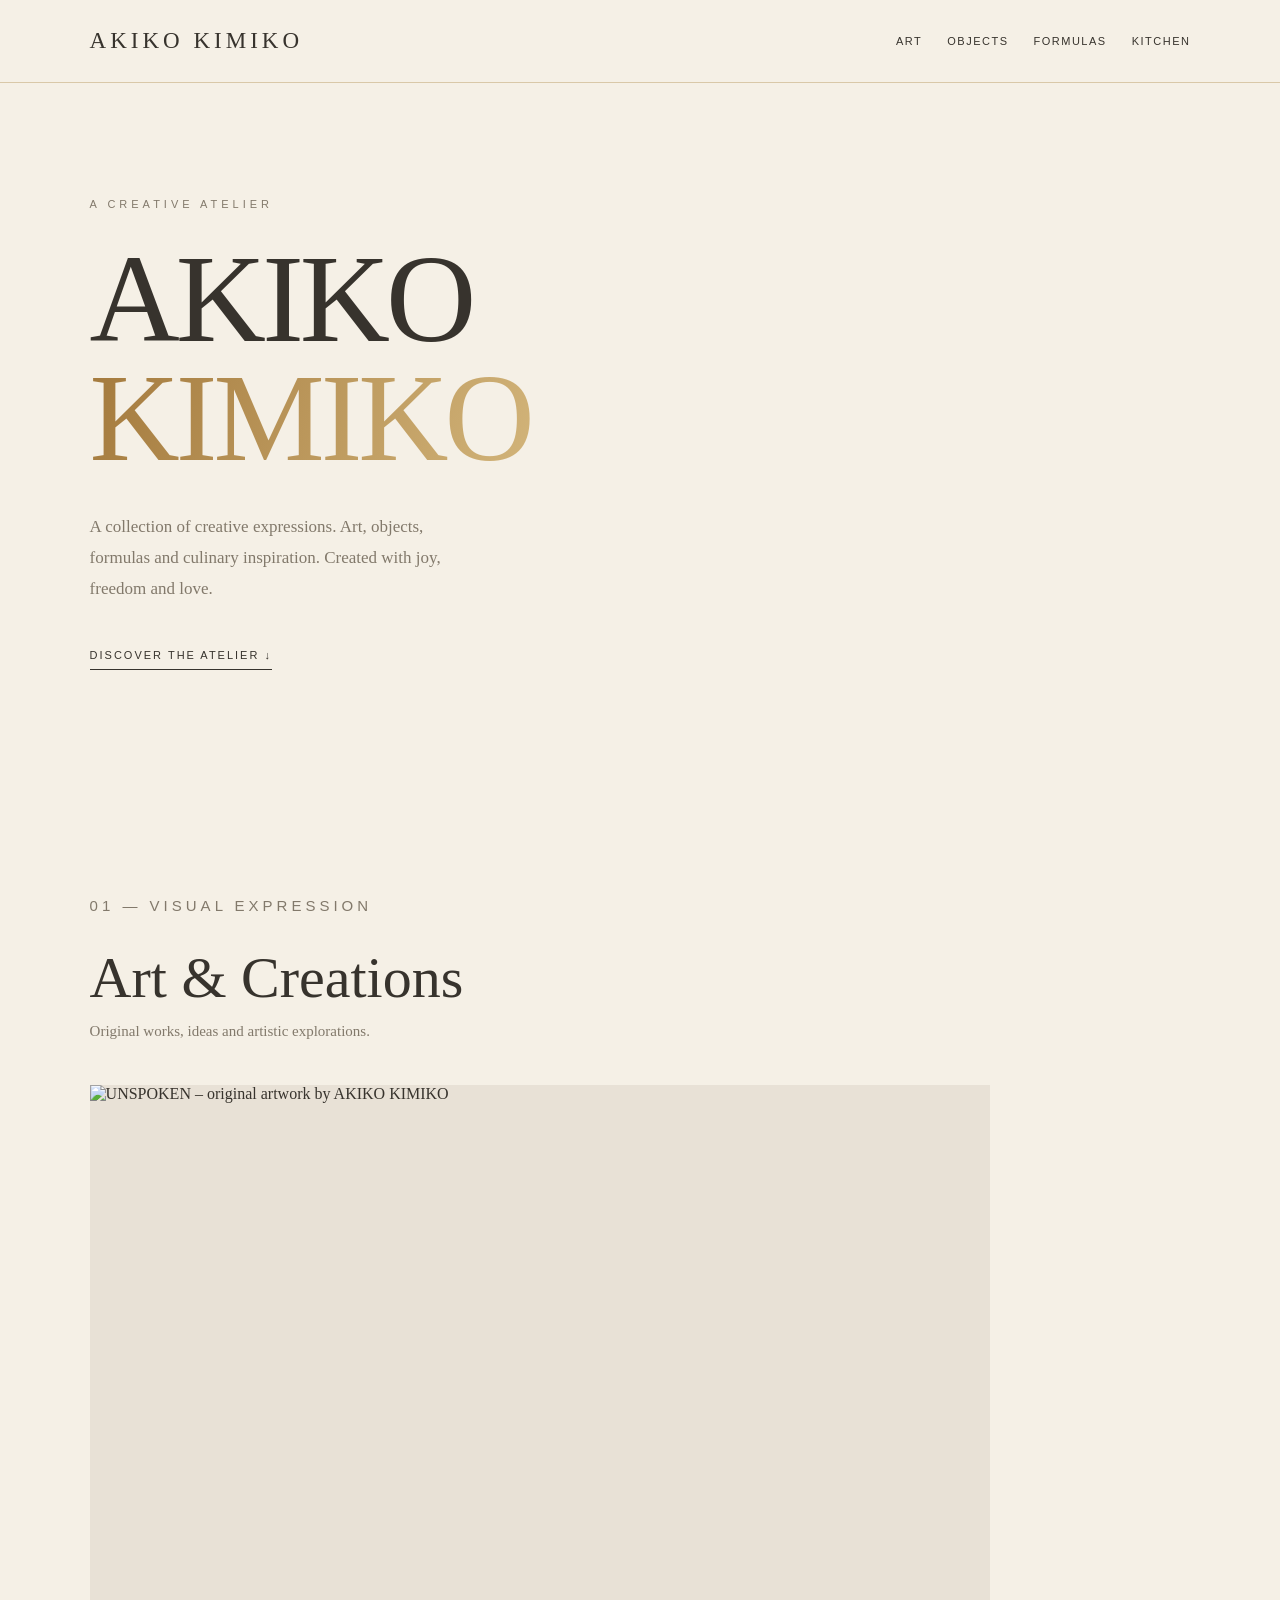
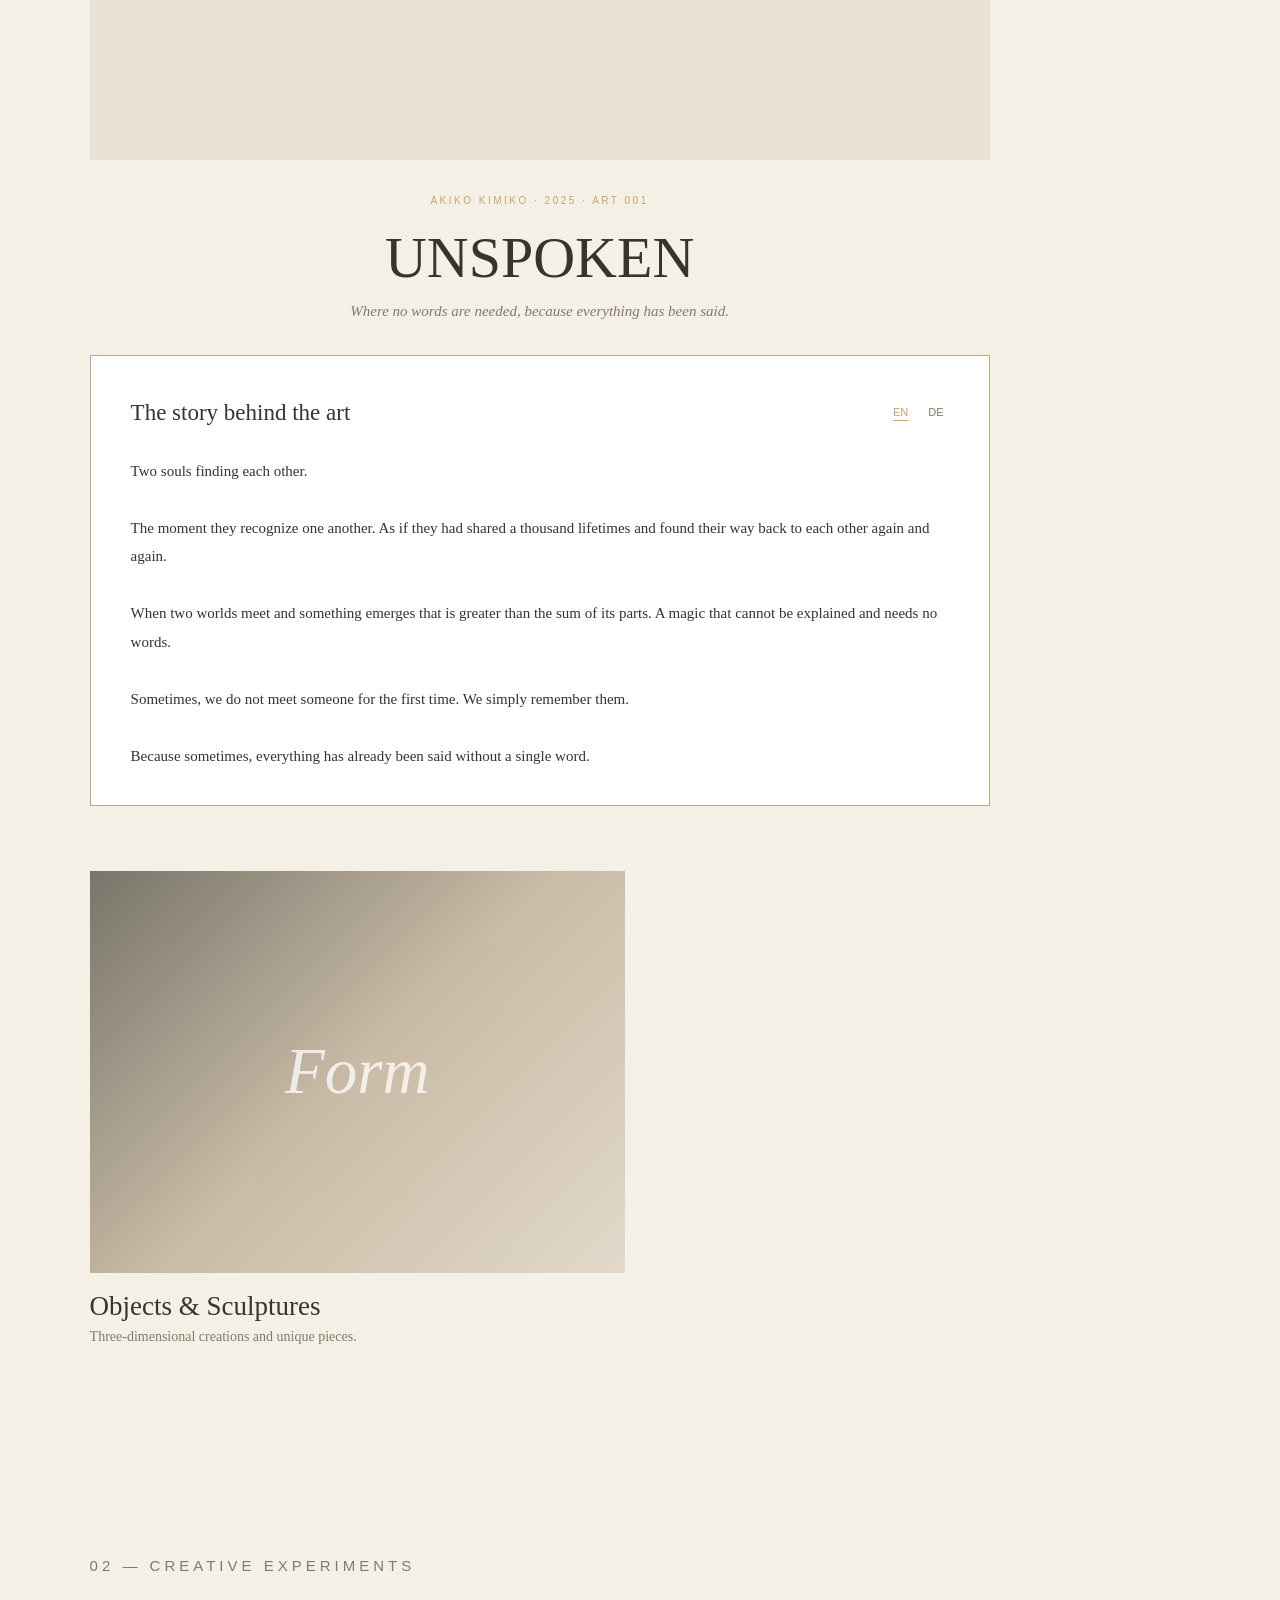
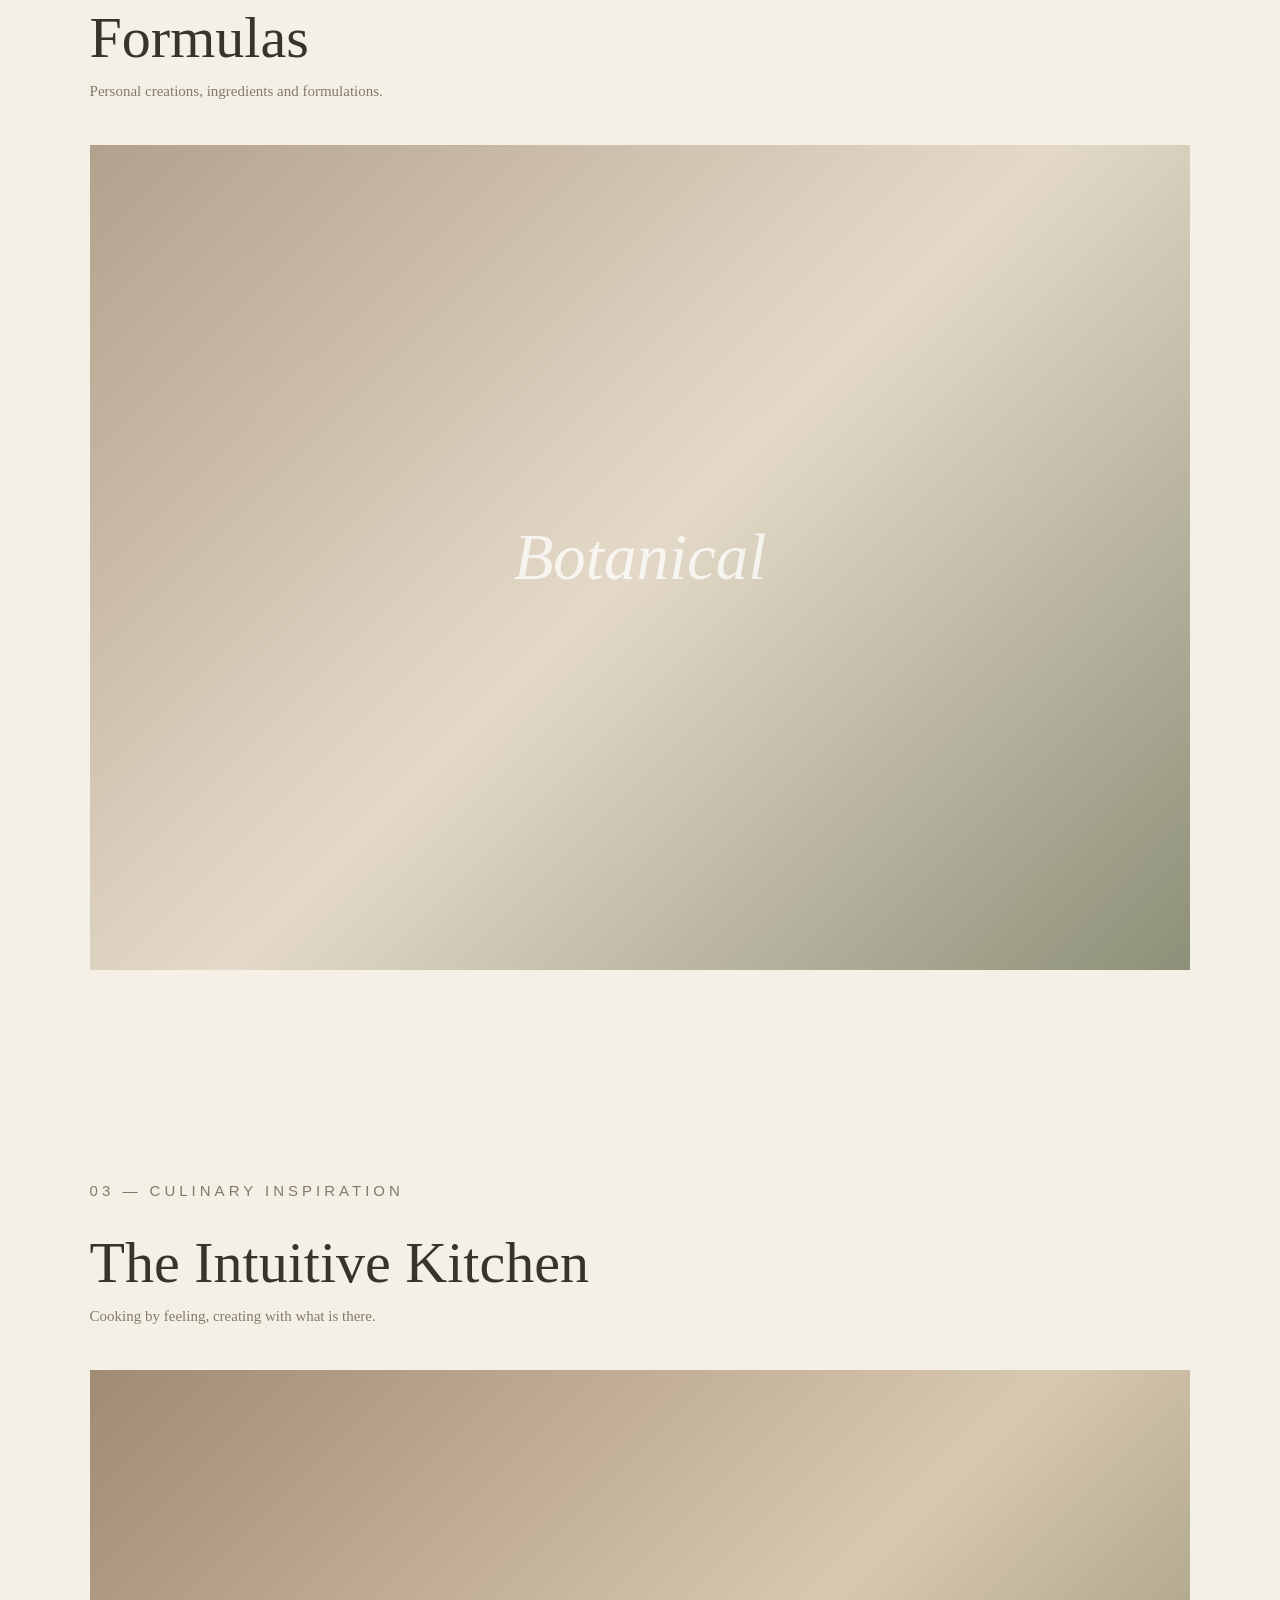
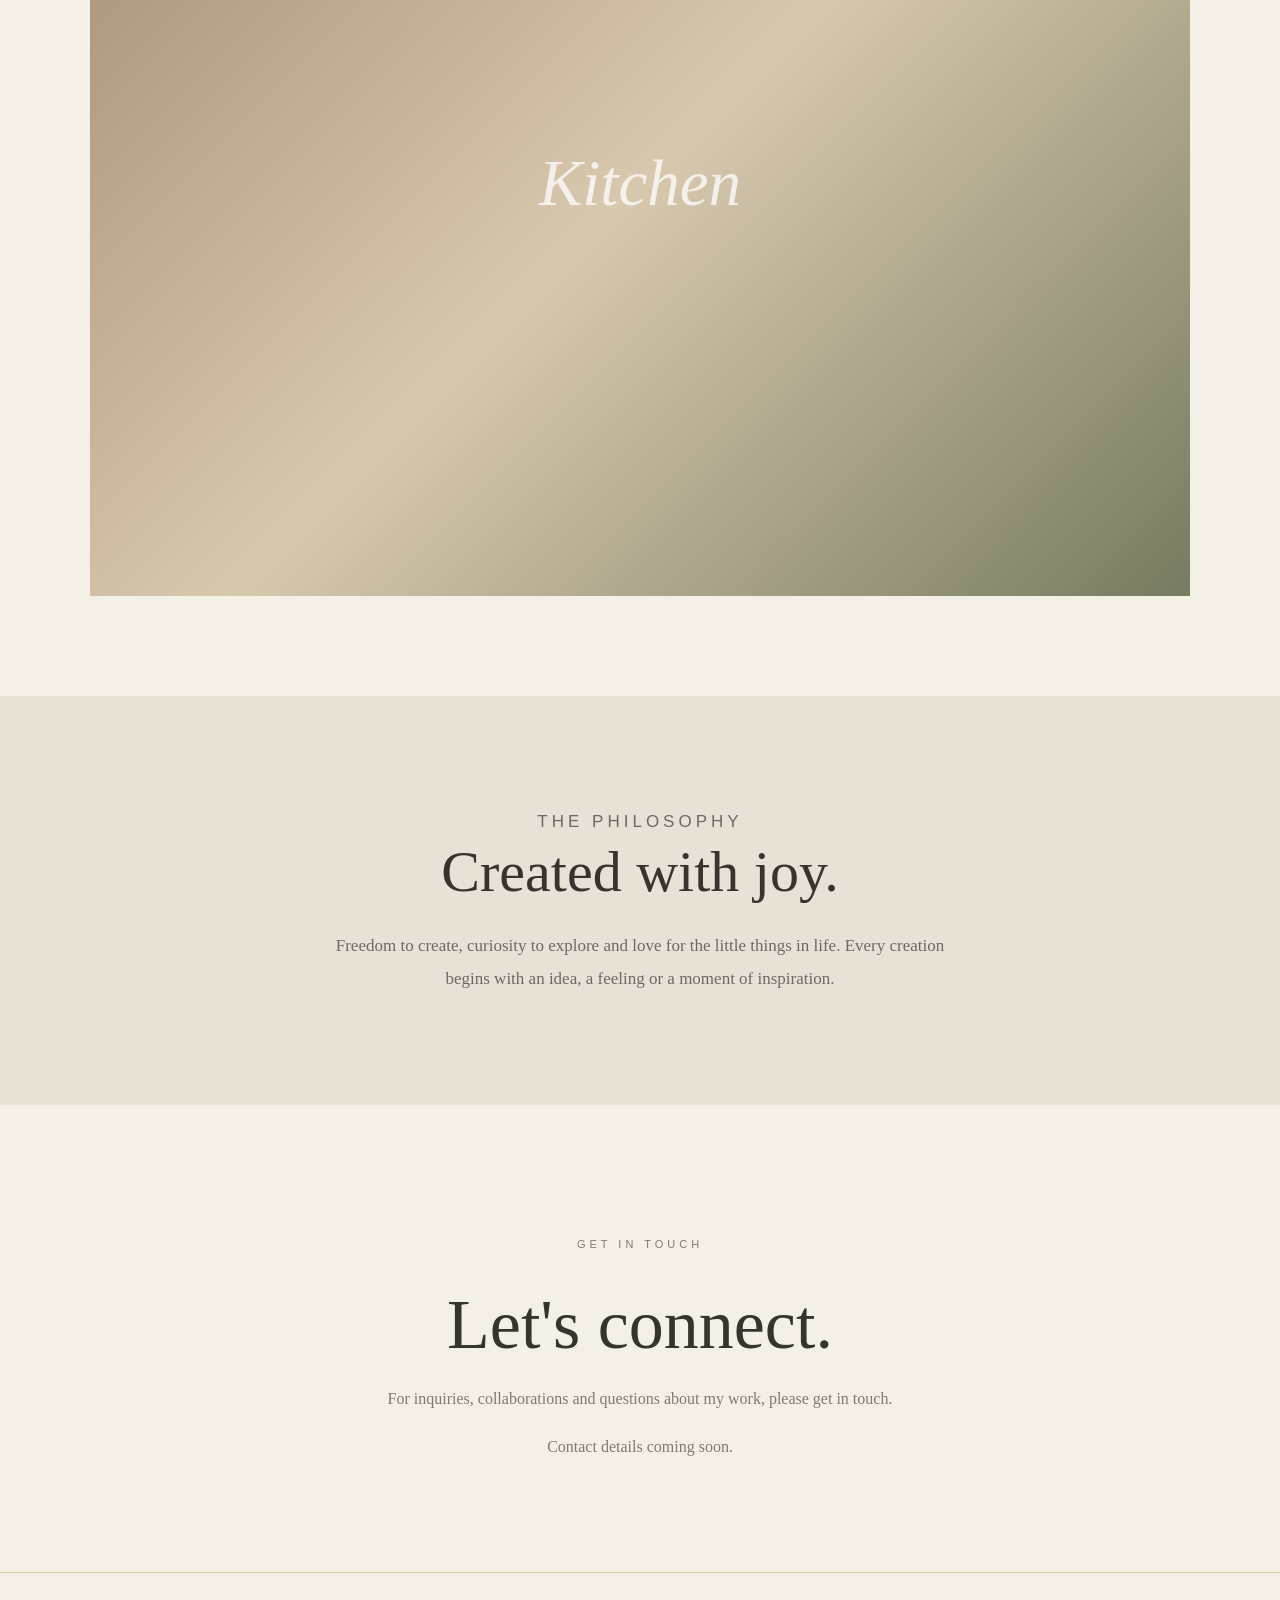
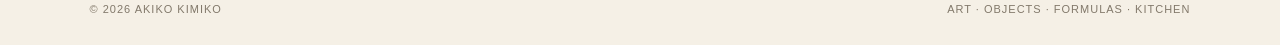
==== commit 676d3312: "Update index.html" ====
--- a/index.html
+++ b/index.html
@@ -93,17 +93,29 @@
   display: block;
   font-style: normal;
   font-weight: normal;
-  color: #C5A46D;
   background: linear-gradient(
-    135deg,
+    110deg,
     #A47A3D 0%,
-    #D9BD83 35%,
-    #B58C4E 65%,
-    #E5CD96 100%
+    #D9BD83 25%,
+    #FFF5D8 45%,
+    #B58C4E 55%,
+    #F5E5B8 70%,
+    #A47A3D 100%
   );
+  background-size: 200% auto;
   -webkit-background-clip: text;
   background-clip: text;
   -webkit-text-fill-color: transparent;
+  animation: goldShimmer 5s ease-in-out infinite alternate;
+}
+
+@keyframes goldShimmer {
+  from {
+    background-position: 0% center;
+  }
+  to {
+    background-position: 100% center;
+  }
 }
 
     .hero-description {
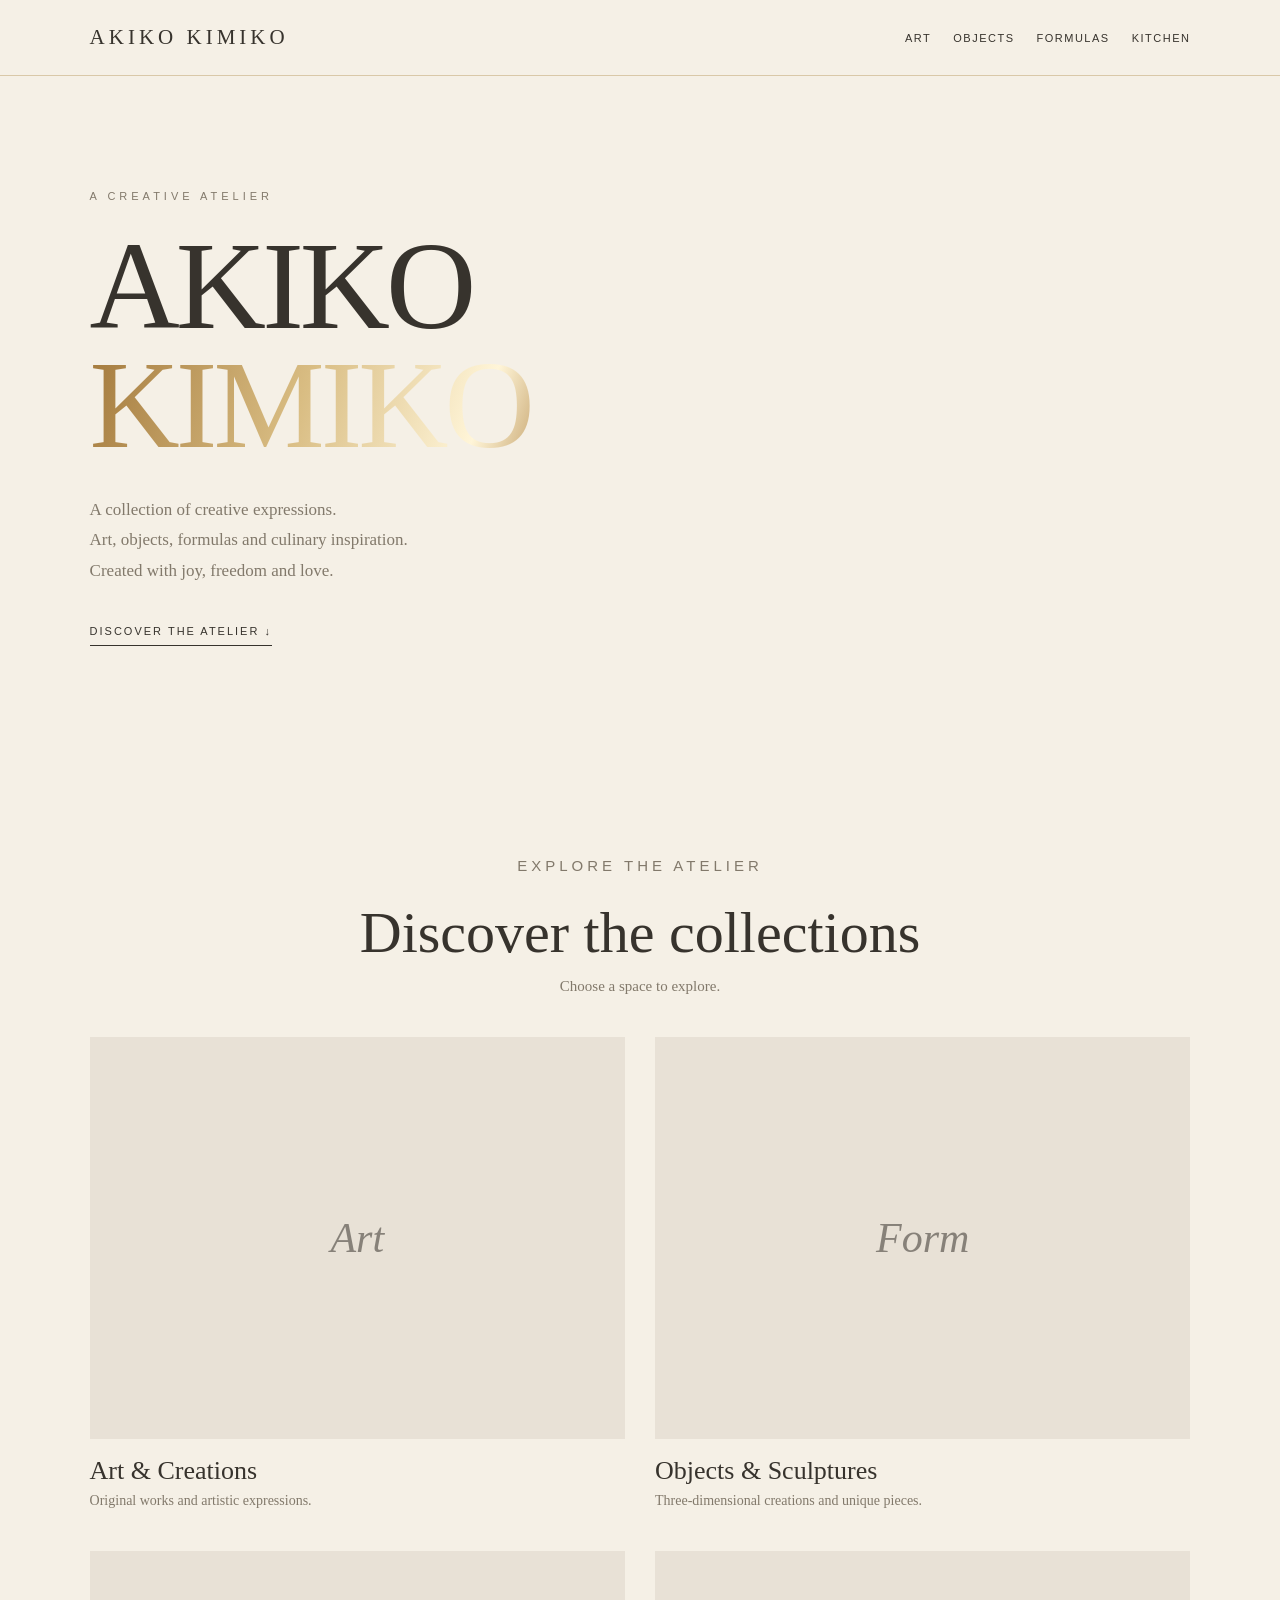
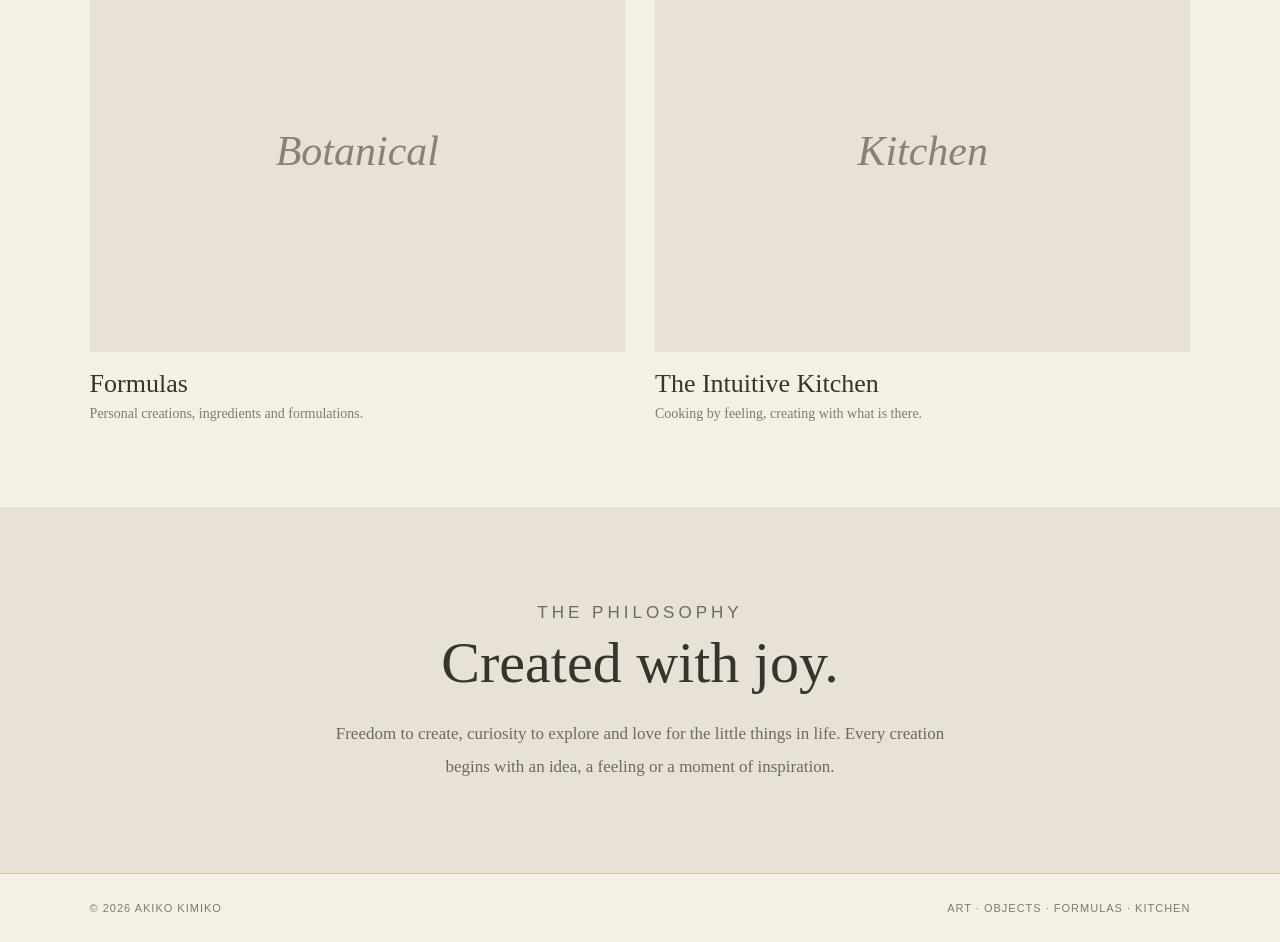
==== commit 0b5949c3: "Add files via upload" ====
--- a/index.html
+++ b/index.html
@@ -1,612 +1,16 @@
 <!DOCTYPE html>
-<html lang="de">
-<head>
-  <meta charset="UTF-8">
-  <meta name="viewport" content="width=device-width, initial-scale=1.0">
-  <meta name="description" content="Akiko Kimiko – Art, Objects, Formulas and Kitchen. A creative atelier.">
-  <title>Akiko Kimiko — Creative Atelier</title>
-
-  <style>
-    :root {
-  --cream: #F5F0E6;
-  --dark: #37332D;
-  --muted: #82796B;
-  --accent: #C5A46D;
-  --line: #D9C8A8;
-    }
-
-    * {
-      box-sizing: border-box;
-      margin: 0;
-      padding: 0;
-    }
-
-    html {
-      scroll-behavior: smooth;
-    }
-
-    body {
-      background: var(--cream);
-      color: var(--dark);
-      font-family: Georgia, "Times New Roman", serif;
-    }
-
-    a {
-      color: inherit;
-      text-decoration: none;
-    }
-
-    header {
-      padding: 28px 7%;
-      display: flex;
-      justify-content: space-between;
-      align-items: center;
-      border-bottom: 1px solid var(--line);
-    }
-
-    .logo {
-      font-size: 23px;
-      letter-spacing: 4px;
-      font-weight: normal;
-    }
-
-    nav {
-      display: flex;
-      gap: 25px;
-      font-family: Arial, sans-serif;
-      font-size: 11px;
-      letter-spacing: 1.5px;
-      text-transform: uppercase;
-    }
-
-    nav a:hover {
-      color: var(--accent);
-    }
-
-    .hero {
-      min-height: 78vh;
-      padding: 100px 7%;
-      display: flex;
-      flex-direction: column;
-      justify-content: center;
-      position: relative;
-      overflow: hidden;
-    }
-
-    .eyebrow {
-      font-family: Arial, sans-serif;
-      font-size: 11px;
-      letter-spacing: 4px;
-      color: var(--muted);
-      text-transform: uppercase;
-      margin-bottom: 30px;
-    }
-
-    .hero h1 {
-      font-size: clamp(55px, 10vw, 125px);
-      font-weight: normal;
-      line-height: 0.95;
-      letter-spacing: -4px;
-    }
-
-.hero h1 span {
-  display: block;
-  font-style: normal;
-  font-weight: normal;
-  background: linear-gradient(
-    110deg,
-    #A47A3D 0%,
-    #D9BD83 25%,
-    #FFF5D8 45%,
-    #B58C4E 55%,
-    #F5E5B8 70%,
-    #A47A3D 100%
-  );
-  background-size: 200% auto;
-  -webkit-background-clip: text;
-  background-clip: text;
-  -webkit-text-fill-color: transparent;
-  animation: goldShimmer 5s ease-in-out infinite alternate;
-}
-
-@keyframes goldShimmer {
-  from {
-    background-position: 0% center;
-  }
-  to {
-    background-position: 100% center;
-  }
-}
-
-    .hero-description {
-      max-width: 390px;
-      margin-top: 35px;
-      font-size: 17px;
-      line-height: 1.8;
-      color: var(--muted);
-    }
-
-    .discover {
-      margin-top: 45px;
-      font-family: Arial, sans-serif;
-      font-size: 11px;
-      letter-spacing: 2px;
-      text-transform: uppercase;
-      width: fit-content;
-      border-bottom: 1px solid var(--dark);
-      padding-bottom: 8px;
-    }
-
-    .section {
-      padding: 100px 7%;
-    }
-
-    .section-heading {
-      margin-bottom: 45px;
-    }
-
-    .section-heading h2 {
-      font-size: clamp(36px, 5vw, 58px);
-      font-weight: normal;
-    }
-
-    .section-heading p {
-      margin-top: 12px;
-      color: var(--muted);
-      font-size: 15px;
-    }
-
-    .grid {
-      display: grid;
-      grid-template-columns: repeat(2, 1fr);
-      gap: 45px 30px;
-    }
-
-    .category-image {
-      aspect-ratio: 4 / 3;
-      background: #ddd5c8;
-      display: flex;
-      align-items: center;
-      justify-content: center;
-      overflow: hidden;
-      position: relative;
-    }
-
-    .category-image span {
-      font-size: 65px;
-      font-style: italic;
-      color: rgba(255,255,255,0.75);
-    }
-
-    .art-image {
-      background: linear-gradient(135deg, #b9a995, #e3d8c7, #827b6d);
-    }
-
-    .objects-image {
-      background: linear-gradient(135deg, #77756a, #c9bba6, #e2d9ca);
-    }
-
-    .formulas-image {
-      background: linear-gradient(135deg, #b2a18c, #e4d9c8, #8d9078);
-    }
-
-    .kitchen-image {
-      background: linear-gradient(135deg, #a18b72, #d8c8ae, #777b60);
-    }
-
-    .category-info {
-      padding-top: 18px;
-    }
-
-    .category-info h3 {
-      font-size: 27px;
-      font-weight: normal;
-    }
-
-    .category-info p {
-      margin-top: 7px;
-      color: var(--muted);
-      font-size: 14px;
-    }
-
-    .about {
-      background: #e8e1d6;
-      text-align: center;
-      padding: 110px 12%;
-    }
-
-    .about h2 {
-      font-size: clamp(35px, 5vw, 58px);
-      font-weight: normal;
-      margin-bottom: 25px;
-    }
-
-    .about p {
-      max-width: 650px;
-      margin: auto;
-      font-size: 17px;
-      line-height: 1.9;
-      color: #6e695e;
-    }
-
-    .contact {
-      text-align: center;
-      padding: 110px 7%;
-    }
-
-    .contact h2 {
-      font-size: clamp(40px, 6vw, 70px);
-      font-weight: normal;
-    }
-
-    .contact p {
-      margin-top: 20px;
-      color: var(--muted);
-      line-height: 1.8;
-    }
-
-    footer {
-      border-top: 1px solid var(--line);
-      padding: 30px 7%;
-      display: flex;
-      justify-content: space-between;
-      flex-wrap: wrap;
-      gap: 15px;
-      font-family: Arial, sans-serif;
-      font-size: 11px;
-      letter-spacing: 1px;
-      color: var(--muted);
-    }
-/* FEATURED ARTWORK */
-
-.featured-work {
-  max-width: 900px;
-  margin-bottom: 65px;
-}
-
-.featured-work-image {
-  width: 100%;
-  aspect-ratio: 4 / 3;
-  background: #e8e1d6;
-  display: flex;
-  align-items: center;
-  justify-content: center;
-  overflow: hidden;
-}
-
-.featured-work-image img {
-  width: 100%;
-  height: 100%;
-  object-fit: contain;
-  display: block;
-}
-
-.work-meta {
-  text-align: center;
-  color: var(--accent);
-  font-family: Arial, sans-serif;
-  font-size: 10px;
-  letter-spacing: 2.5px;
-  text-transform: uppercase;
-  margin-top: 35px;
-}
-
-.work-title {
-  text-align: center;
-  font-size: clamp(38px, 6vw, 58px);
-  font-weight: normal;
-  margin-top: 18px;
-}
-
-.work-subtitle {
-  text-align: center;
-  color: var(--muted);
-  font-size: 15px;
-  font-style: italic;
-  margin: 12px 0 35px;
-}
-
-.story-box {
-  background: #fff;
-  border: 1px solid var(--accent);
-  padding: 35px 40px;
-  margin-top: 35px;
-  line-height: 1.9;
-}
-
-.story-header {
-  display: flex;
-  justify-content: space-between;
-  align-items: center;
-  gap: 15px;
-  margin-bottom: 22px;
-}
-
-.story-header h3 {
-  font-size: 23px;
-  font-weight: normal;
-}
-
-.language-switch {
-  display: flex;
-  gap: 10px;
-  font-family: Arial, sans-serif;
-  font-size: 11px;
-  letter-spacing: 1px;
-}
-
-.language-switch button {
-  background: none;
-  border: none;
-  color: var(--muted);
-  cursor: pointer;
-  font: inherit;
-  padding: 5px;
-}
-
-.language-switch button.active,
-.language-switch button:hover {
-  color: var(--accent);
-  text-decoration: underline;
-  text-underline-offset: 4px;
-}
-
-.story-text {
-  color: var(--dark);
-  font-size: 15px;
-  white-space: pre-line;
-}
-
-@media (max-width: 650px) {
-  .story-box {
-    padding: 25px 20px;
-  }
-
-  .story-header {
-    align-items: flex-start;
-  }
-}
-    @media (max-width: 650px) {
-      header {
-        flex-direction: column;
-        gap: 22px;
-      }
-
-      nav {
-        flex-wrap: wrap;
-        justify-content: center;
-        gap: 15px;
-      }
-
-      .hero {
-        min-height: 65vh;
-        padding-top: 75px;
-      }
-
-      .hero h1 {
-        letter-spacing: -2px;
-      }
-
-      .grid {
-        grid-template-columns: 1fr;
-      }
-
-      .section {
-        padding-top: 70px;
-        padding-bottom: 70px;
-      }
-    }
-  </style>
-</head>
-
-<body>
-
-  <header>
-    <a href="#" class="logo">AKIKO KIMIKO</a>
-
-    <nav>
-      <a href="#art">Art</a>
-      <a href="#objects">Objects</a>
-      <a href="#formulas">Formulas</a>
-      <a href="#kitchen">Kitchen</a>
-    </nav>
-  </header>
-
-  <main>
-
-    <section class="hero">
-      <p class="eyebrow">A creative atelier</p>
-
-      <h1>
-        AKIKO
-        <span>KIMIKO</span>
-      </h1>
-
-      <p class="hero-description">
-        A collection of creative expressions.
-        Art, objects, formulas and culinary inspiration.
-        Created with joy, freedom and love.
-      </p>
-
-      <a href="#art" class="discover">
-        Discover the atelier ↓
-      </a>
-    </section>
-
-<section class="section" id="art">
-
-  <div class="section-heading">
-    <p class="eyebrow">01 — Visual expression</p>
-    <h2>Art & Creations</h2>
-    <p>Original works, ideas and artistic explorations.</p>
-  </div>
-
-  <article class="featured-work">
-
-    <div class="featured-work-image">
-      <img
-        src="images/unspoken.png"
-        alt="UNSPOKEN – original artwork by AKIKO KIMIKO"
-      >
-    </div>
-
-    <p class="work-meta">
-      AKIKO KIMIKO · 2025 · ART 001
-    </p>
-
-    <h3 class="work-title">UNSPOKEN</h3>
-
-    <p class="work-subtitle">
-      Where no words are needed, because everything has been said.
-    </p>
-
-    <div class="story-box">
-
-      <div class="story-header">
-        <h3 id="story-heading">The story behind the art</h3>
-
-        <div class="language-switch">
-          <button
-            type="button"
-            class="active"
-            id="lang-en"
-            onclick="setStoryLanguage('en')"
-          >EN</button>
-
-          <button
-            type="button"
-            id="lang-de"
-            onclick="setStoryLanguage('de')"
-          >DE</button>
-        </div>
-      </div>
-
-      <p class="story-text" id="story-text">Two souls finding each other.
-
-The moment they recognize one another. As if they had shared a thousand lifetimes and found their way back to each other again and again.
-
-When two worlds meet and something emerges that is greater than the sum of its parts. A magic that cannot be explained and needs no words.
-
-Sometimes, we do not meet someone for the first time. We simply remember them.
-
-Because sometimes, everything has already been said without a single word.</p>
-
-    </div>
-
-  </article>
-
-  <div class="grid">
-
-    <article id="objects">
-      <div class="category-image objects-image">
-        <span>Form</span>
-      </div>
-
-      <div class="category-info">
-        <h3>Objects & Sculptures</h3>
-        <p>Three-dimensional creations and unique pieces.</p>
-      </div>
-    </article>
-
-  </div>
-
-</section>
-
-    <section class="section" id="formulas">
-      <div class="section-heading">
-        <p class="eyebrow">02 — Creative experiments</p>
-        <h2>Formulas</h2>
-        <p>Personal creations, ingredients and formulations.</p>
-      </div>
-
-      <div class="category-image formulas-image">
-        <span>Botanical</span>
-      </div>
-    </section>
-
-    <section class="section" id="kitchen">
-      <div class="section-heading">
-        <p class="eyebrow">03 — Culinary inspiration</p>
-        <h2>The Intuitive Kitchen</h2>
-        <p>Cooking by feeling, creating with what is there.</p>
-      </div>
-
-      <div class="category-image kitchen-image">
-        <span>Kitchen</span>
-      </div>
-    </section>
-
-    <section class="about">
-      <p class="eyebrow">The philosophy</p>
-      <h2>Created with joy.</h2>
-      <p>
-        Freedom to create, curiosity to explore
-        and love for the little things in life.
-        Every creation begins with an idea,
-        a feeling or a moment of inspiration.
-      </p>
-    </section>
-
-    <section class="contact" id="contact">
-      <p class="eyebrow">Get in touch</p>
-      <h2>Let's connect.</h2>
-      <p>
-        For inquiries, collaborations and questions
-        about my work, please get in touch.
-      </p>
-      <p>Contact details coming soon.</p>
-    </section>
-
-  </main>
-
-  <footer>
-    <span>© 2026 AKIKO KIMIKO</span>
-    <span>ART · OBJECTS · FORMULAS · KITCHEN</span>
-  </footer>
-<script>
-  const stories = {
-    en: {
-      heading: "The story behind the art",
-      text: `Two souls finding each other.
-
-The moment they recognize one another. As if they had shared a thousand lifetimes and found their way back to each other again and again.
-
-When two worlds meet and something emerges that is greater than the sum of its parts. A magic that cannot be explained and needs no words.
-
-Sometimes, we do not meet someone for the first time. We simply remember them.
-
-Because sometimes, everything has already been said without a single word.`
-    },
-
-    de: {
-      heading: "Die Geschichte hinter dem Werk",
-      text: `Eine Begegnung zweier Seelen, die sich finden.
-
-Der Moment, in dem sie einander erkennen. Wiedererkennen. Als hätten sie bereits tausende Leben miteinander geteilt und sich immer wieder gefunden.
-
-Wenn zwei Welten aufeinandertreffen und etwas entsteht, das größer ist als die Summe ihrer Teile. Eine Magie, die sich nicht erklären lässt und keiner Worte bedarf.
-
-Denn manchmal begegnet man einem Menschen nicht zum ersten Mal. Man erinnert sich lediglich wieder an ihn.
-
-Wo keine Worte nötig sind, weil längst alles gesagt ist.`
-    }
-  };
-
-  function setStoryLanguage(language) {
-    document.getElementById("story-heading").textContent =
-      stories[language].heading;
-
-    document.getElementById("story-text").textContent =
-      stories[language].text;
-
-    document.getElementById("lang-en").classList.toggle(
-      "active", language === "en"
-    );
-
-    document.getElementById("lang-de").classList.toggle(
-      "active", language === "de"
-    );
-  }
-</script>
-</body>
-</html>
+<html lang="en"><head><meta charset="UTF-8"><meta name="viewport" content="width=device-width, initial-scale=1.0">
+<meta name="description" content="AKIKO KIMIKO — a creative atelier."><title>Creative Atelier | AKIKO KIMIKO</title><link rel="stylesheet" href="styles.css"></head>
+<body><header><a href="index.html" class="logo">AKIKO KIMIKO</a><nav><a href="art.html">Art</a><a href="objects.html">Objects</a><a href="formulas.html">Formulas</a><a href="kitchen.html">Kitchen</a></nav></header>
+<main>
+<section class="hero"><p class="eyebrow">A creative atelier</p><h1>AKIKO<span>KIMIKO</span></h1>
+<p class="hero-description">A collection of creative expressions.<br>Art, objects, formulas and culinary inspiration.<br>Created with joy, freedom and love.</p><a href="#atelier" class="discover">Discover the atelier ↓</a></section>
+<section class="section" id="atelier"><div class="section-heading centered-heading"><p class="eyebrow">Explore the atelier</p><h2>Discover the collections</h2><p>Choose a space to explore.</p></div>
+<div class="category-grid">
+<a class="category-card" href="art.html"><div class="category-image"><span>Art</span></div><div class="category-info"><h3>Art & Creations</h3><p>Original works and artistic expressions.</p></div></a>
+<a class="category-card" href="objects.html"><div class="category-image"><span>Form</span></div><div class="category-info"><h3>Objects & Sculptures</h3><p>Three-dimensional creations and unique pieces.</p></div></a>
+<a class="category-card" href="formulas.html"><div class="category-image"><span>Botanical</span></div><div class="category-info"><h3>Formulas</h3><p>Personal creations, ingredients and formulations.</p></div></a>
+<a class="category-card" href="kitchen.html"><div class="category-image"><span>Kitchen</span></div><div class="category-info"><h3>The Intuitive Kitchen</h3><p>Cooking by feeling, creating with what is there.</p></div></a>
+</div></section>
+<section class="about"><p class="eyebrow">The philosophy</p><h2>Created with joy.</h2><p>Freedom to create, curiosity to explore and love for the little things in life. Every creation begins with an idea, a feeling or a moment of inspiration.</p></section>
+</main><footer><span>© 2026 AKIKO KIMIKO</span><span>ART · OBJECTS · FORMULAS · KITCHEN</span></footer><script src="script.js"></script></body></html>
--- a/styles.css
+++ b/styles.css
@@ -0,0 +1,34 @@
+:root{--cream:#F5F0E6;--dark:#37332D;--muted:#82796B;--accent:#C5A46D;--line:#D9C8A8}
+*{box-sizing:border-box;margin:0;padding:0}
+html{scroll-behavior:smooth}
+body{background:var(--cream);color:var(--dark);font-family:Georgia,"Times New Roman",serif}
+a{color:inherit;text-decoration:none}
+header{padding:25px 7%;display:flex;justify-content:space-between;align-items:center;gap:20px;border-bottom:1px solid var(--line)}
+.logo{font-size:21px;letter-spacing:4px;font-weight:normal}
+nav{display:flex;flex-wrap:wrap;gap:22px;font:11px Arial,sans-serif;letter-spacing:1.5px;text-transform:uppercase}
+nav a:hover,.category-card:hover h3,.art-card:hover h3{color:var(--accent)}
+.hero{min-height:76vh;padding:95px 7%;display:flex;flex-direction:column;justify-content:center;align-items:flex-start}
+.eyebrow{font:11px Arial,sans-serif;letter-spacing:4px;color:var(--muted);text-transform:uppercase;margin-bottom:25px}
+.hero h1{font-size:clamp(55px,10vw,125px);font-weight:normal;line-height:.95;letter-spacing:-4px}
+.hero h1 span{display:block;background:linear-gradient(110deg,#A47A3D 0%,#D9BD83 25%,#FFF5D8 45%,#B58C4E 55%,#F5E5B8 70%,#A47A3D 100%);background-size:200% auto;-webkit-background-clip:text;background-clip:text;-webkit-text-fill-color:transparent;animation:goldShimmer 18s ease-in-out infinite alternate}
+@keyframes goldShimmer{from{background-position:0% center}to{background-position:100% center}}
+.hero-description{max-width:440px;margin-top:30px;font-size:17px;line-height:1.8;color:var(--muted)}
+.discover{margin-top:38px;font:11px Arial,sans-serif;letter-spacing:2px;text-transform:uppercase;border-bottom:1px solid var(--dark);padding-bottom:8px}
+.section{padding:85px 7%}.section-heading{margin-bottom:42px}.section-heading h2{font-size:clamp(36px,5vw,58px);font-weight:normal}.section-heading p{margin-top:12px;color:var(--muted);font-size:15px}.centered-heading{text-align:center}
+.category-grid,.art-grid{display:grid;grid-template-columns:repeat(2,minmax(0,1fr));gap:42px 30px}
+.category-card,.art-card{display:block}.category-image{aspect-ratio:4/3;background:#e8e1d6;display:flex;align-items:center;justify-content:center;overflow:hidden}.category-image span{font-size:42px;font-style:italic;color:rgba(55,51,45,.55)}
+.category-info{padding-top:17px}.category-info h3{font-size:26px;font-weight:normal}.category-info p{margin-top:7px;color:var(--muted);font-size:14px}
+.art-thumb{width:100%;aspect-ratio:4/3;background:#e8e1d6;display:flex;align-items:center;justify-content:center;overflow:hidden}.art-thumb img{width:100%;height:100%;object-fit:contain;display:block}
+.art-card h3{font-size:25px;font-weight:normal;margin-top:15px}.art-card p{margin-top:6px;color:var(--muted);font:10px Arial,sans-serif;letter-spacing:1.5px}
+.work-head{text-align:center;max-width:900px;margin:0 auto 34px}.work-meta{color:var(--accent);font:10px Arial,sans-serif;letter-spacing:2.5px;text-transform:uppercase;margin-bottom:17px}
+.work-title{font-size:clamp(40px,6vw,62px);font-weight:normal}.work-subtitle{color:var(--muted);font-size:15px;font-style:italic;margin-top:12px}
+.featured-work-image{width:100%;max-width:1000px;margin:0 auto;min-height:250px;background:#e8e1d6;display:flex;align-items:center;justify-content:center;overflow:hidden}.featured-work-image img{width:100%;height:auto;max-height:850px;object-fit:contain;display:block}
+.story-box{max-width:900px;margin:38px auto 0;background:#fff;border:1px solid var(--accent);padding:32px 38px;line-height:1.9}
+.story-header{display:flex;justify-content:space-between;align-items:center;gap:15px;margin-bottom:20px}.story-header h3{font-size:23px;font-weight:normal}
+.language-switch{display:flex;gap:10px;font:11px Arial,sans-serif;letter-spacing:1px}.language-switch button{background:none;border:none;color:var(--muted);cursor:pointer;font:inherit;padding:5px}
+.language-switch button.active,.language-switch button:hover{color:var(--accent);text-decoration:underline;text-underline-offset:4px}
+.story-text{color:var(--dark);font-size:15px;white-space:pre-line}
+.back-link{display:inline-block;margin-bottom:32px;color:var(--muted);font:11px Arial,sans-serif;letter-spacing:1.5px;text-transform:uppercase}
+.about{background:#e8e1d6;text-align:center;padding:90px 12%}.about h2{font-size:clamp(35px,5vw,58px);font-weight:normal;margin-bottom:22px}.about p{max-width:650px;margin:auto;font-size:17px;line-height:1.9;color:#6e695e}
+footer{border-top:1px solid var(--line);padding:28px 7%;display:flex;justify-content:space-between;flex-wrap:wrap;gap:15px;font:11px Arial,sans-serif;letter-spacing:1px;color:var(--muted)}
+@media(max-width:650px){header{flex-direction:column;gap:20px}nav{justify-content:center;gap:14px}.hero{min-height:65vh;padding-top:70px}.hero h1{letter-spacing:-2px}.section{padding-top:65px;padding-bottom:65px}.category-grid,.art-grid{grid-template-columns:1fr}.story-box{padding:24px 20px}.story-header{align-items:flex-start;flex-direction:column}}
